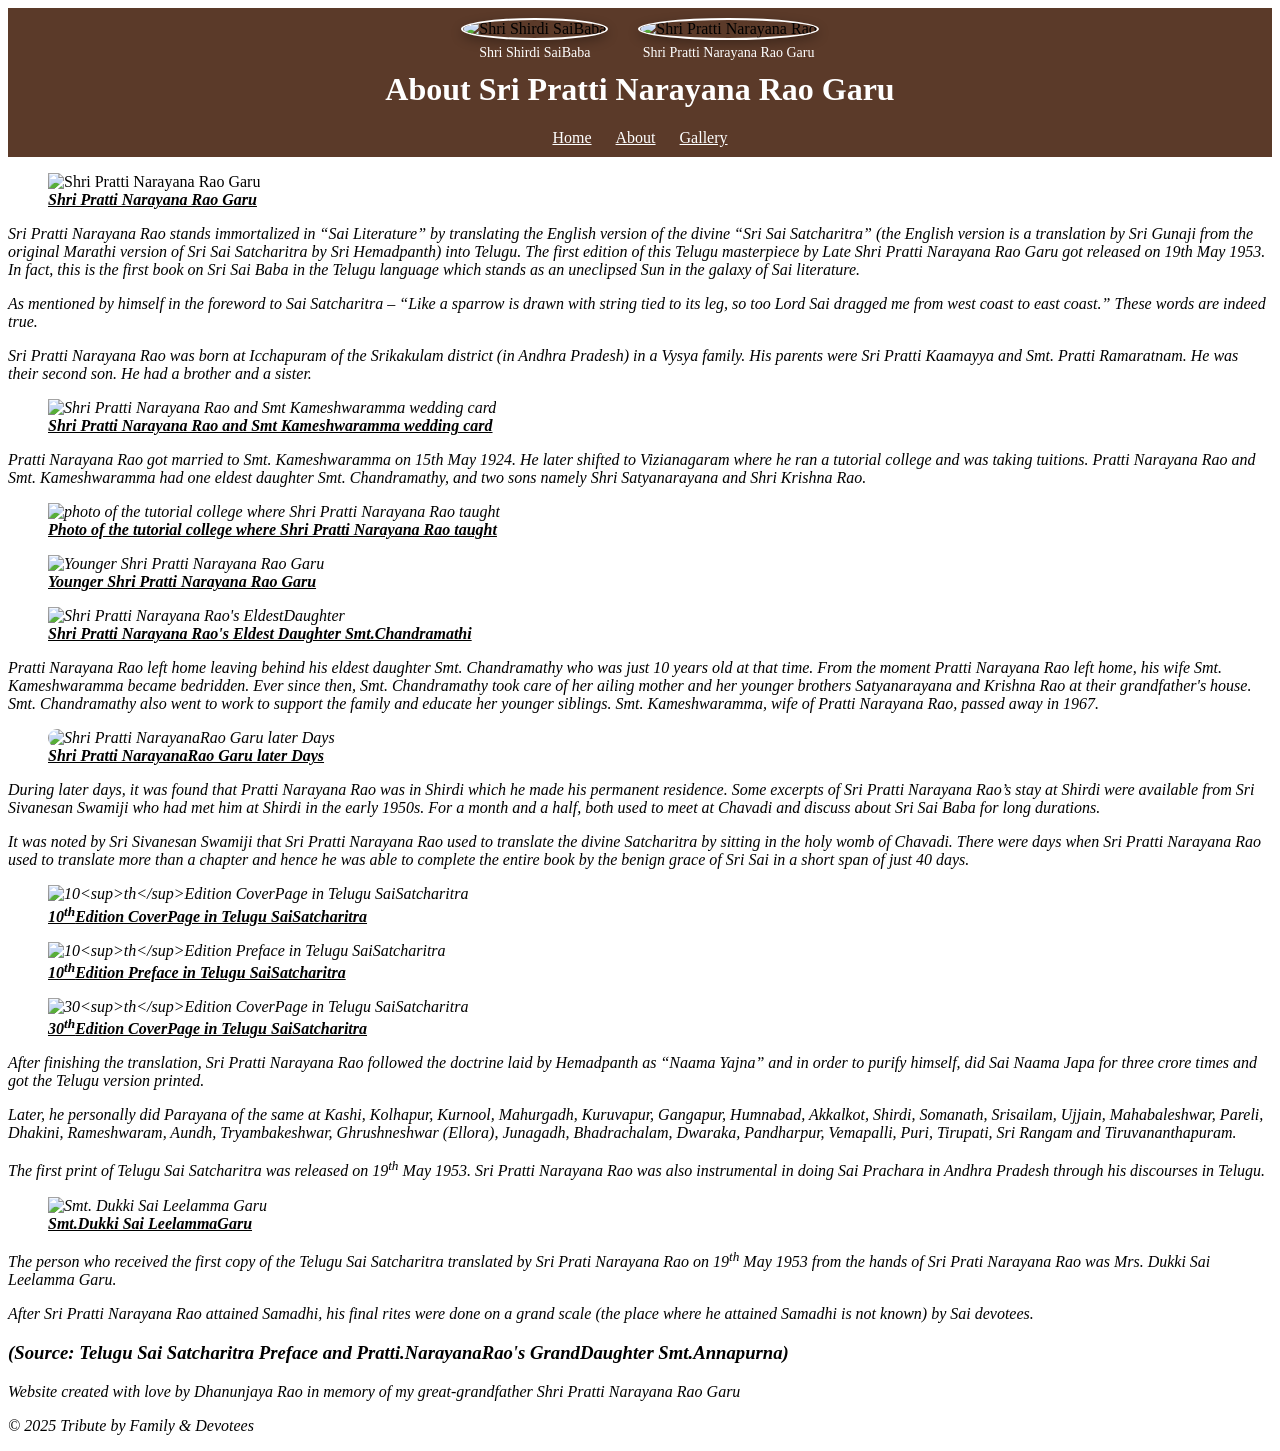
==== about.html @ 7909abf4 "about.html" ====
<!DOCTYPE html>
<html lang="en">
<head>
  <meta charset="UTF-8" />
  <meta name="viewport" content="width=device-width, initial-scale=1.0" />
  <title>About - Sri Pratti Narayana Rao Garu</title>
  <!-- SEO Meta Tags -->
<meta name="title" content="Sri Pratti Narayana Rao Garu – Sai Satcharitra Telugu Translator">
<meta name="description" content="Official tribute website of Sri Pratti Narayana Rao Garu – the first translator of Sri Sai Satcharitra into Telugu. Read his full biography, gallery, and legacy.">
<meta name="keywords" content="About Pratti Narayana Rao Garu,Pratti Narayana Rao Garu,Sri pratti Narayana Rao Garu,Narayana Rao Garu, Pratt Narayana Rao,First Translator,First Telugu Translator,Sri Sai Baba,Sai Baba, Shirdi Sai, Shiridi sai Baba, Sai Satcharitra Telugu, Sai Baba Telugu Book, Shirdi Sai Devotees, Sai literature Telugu">
<meta name="author" content="Family of Pratti Narayana Rao Garu">

<!-- Open Graph for Facebook & WhatsApp -->
<meta property="og:title" content="Sri Pratti Narayana Rao Garu – Sai Satcharitra Telugu Translator">
<meta property="og:description" content="Tribute website to the legendary devotee and translator of Sri Sai Satcharitra.">
<meta property="og:image" content="https://dhanunjaya20.github.io/Shri-Pratti-NarayanaRaoGaru-Website/Images/Shri%20Pratti%20Narayana%20Rao%20Garu.jpg"> <!-- Replace with actual image URL -->
<meta property="og:url" content="https://dhanunjaya20.github.io/Shri-Pratti-NarayanaRaoGaru-Website/">
<meta property="og:type" content="website">

<!-- Twitter Card -->
<meta name="twitter:card" content="summary_large_image">
<meta name="twitter:title" content="Sri Pratti Narayana Rao Garu – Sai Satcharitra Telugu Translator">
<meta name="twitter:description" content="Explore the divine journey of Sri Pratti Narayana Rao Garu and his translation of Sai Satcharitra.">
<meta name="twitter:image" content="https://dhanunjaya20.github.io/Shri-Pratti-NarayanaRaoGaru-Website/Images/Shri%20Pratti%20Narayana%20Rao%20Garu.jpg"> <!-- Replace -->

<!-- Favicon -->
<link rel="icon" href="Images/Shri Pratti Narayana Rao logo photo.jpeg" type="image/jpeg" />
  <!-- Google tag (gtag.js) -->
<script async src="https://www.googletagmanager.com/gtag/js?id=G-1TTZ0DYL4G"></script>
<script>
  window.dataLayer = window.dataLayer || [];
  function gtag(){dataLayer.push(arguments);}
  gtag('js', new Date());

  gtag('config', 'G-1TTZ0DYL4G');
</script> 

<script type="application/ld+json">
{
  "@context": "https://schema.org",
  "@type": "Person",
  "name": "Sri Pratti Narayana Rao Garu",
  "alternateName": ["Pratti Narayana Rao Garu", "Sri Pratti Narayana Rao"],
  "description": "Translator of Sri Sai Satcharitra into Telugu, spiritual figure from Vizianagaram, Andhra Pradesh.",
  "birthPlace": {
    "@type": "Place",
    "name": "Vizianagaram, Andhra Pradesh, India"
  },
  "image": "https://dhanunjaya20.github.io/Shri-Pratti-NarayanaRaoGaru-Website/Images/Shri%20Pratti%20Narayana%20Rao%20Garu.jpg",
  "url": "https://dhanunjaya20.github.io/Shri-Pratti-NarayanaRaoGaru-Website/about.html"
}
</script>

<script type="application/ld+json">
{
  "@context": "https://schema.org",
  "@type": "Person",
  "name": "Sri Pratti Narayana Rao Garu",
  "image": "https://dhanunjaya20.github.io/Shri-Pratti-NarayanaRaoGaru-Website/Images/Shri%20Pratti%20Narayana%20Rao%20Garu.jpg",
  "url": "https://dhanunjaya20.github.io/Shri-Pratti-NarayanaRaoGaru-Website/",
  "sameAs": [
    "https://en.wikipedia.org/wiki/Pratti_Narayana_Rao", 
    "https://www.facebook.com/PrattiNarayanaRaoOfficial"
  ],
  "description": "First translator of Sai Satcharitra into Telugu in 1953 and a revered devotee of Shri Shirdi SaiBaba."
}
</script>
<link rel="canonical" href="https://dhanunjaya20.github.io/Shri-Pratti-NarayanaRaoGaru-Website/about.html">

  <link rel="stylesheet" href="style.css" />
</head>
<body>
<header style="text-align: center; padding: 10px; background-color: #5B3A29;">
  <div style="display: flex; justify-content: center; align-items: center; gap: 30px;">
    <figure style="text-align: center; margin: 0;">
      <img src="Images/Shri Shiridi SaiBaba.jpg" alt="Shri Shirdi SaiBaba" style="width: 80px; height: 80px; border-radius: 50%; border: 2px solid #fff; box-shadow: 0 4px 12px rgba(0,0,0,0.3);">
      <figcaption style="color: white; font-size: 14px; margin-top: 5px;">Shri Shirdi SaiBaba</figcaption>
    </figure>
    <figure style="text-align: center; margin: 0;">
      <img src="Images/Shri Pratti Narayana Rao logo photo.jpeg" alt="Shri Pratti Narayana Rao" style="width: 80px; height: 80px; border-radius: 50%; border: 2px solid #fff; box-shadow: 0 4px 12px rgba(0,0,0,0.3);">
      <figcaption style="color: white; font-size: 14px; margin-top: 5px;">Shri Pratti Narayana Rao Garu</figcaption>
    </figure>
  </div>

  <h1 style="color: white; margin-top: 10px;">About Sri Pratti Narayana Rao Garu</h1>
  <nav>
    <a href="index.html" style="color: white; margin: 0 10px;">Home</a>
    <a href="about.html" style="color: white; margin: 0 10px;">About</a>
    <a href="gallery.html" style="color: white; margin: 0 10px;">Gallery</a>
  </nav>
</header>
 
<main>
    <article class="biography">
      <div class="photo-block">
        <figure>
        <img src="Images/Shri Pratti Narayana Rao Garu.jpg" alt="Shri Pratti Narayana Rao Garu" width="500px" height="500px"  />
        <figcaption><strong><em><u>Shri Pratti Narayana Rao Garu</u></strong></figcaption>
      </figure>
        <p>
        Sri Pratti Narayana Rao stands immortalized in “Sai Literature” by translating the English version of the divine “Sri Sai Satcharitra” (the English version is a translation by Sri Gunaji from the original Marathi version of Sri Sai Satcharitra by Sri Hemadpanth) into Telugu. The first edition of this Telugu masterpiece by Late Shri Pratti Narayana Rao Garu got released on 19th May 1953. In fact, this is the first book on Sri Sai Baba in the Telugu language which stands as an uneclipsed Sun in the galaxy of Sai literature.
        </p>
      <p>
        As mentioned by himself in the foreword to Sai Satcharitra – “Like a sparrow is drawn with string tied to its leg, so too Lord Sai dragged me from west coast to east coast.” These words are indeed true.
      </p>
     </div>
      <p>
        Sri Pratti Narayana Rao was born at Icchapuram of the Srikakulam district (in Andhra Pradesh) in a Vysya family. His parents were Sri Pratti Kaamayya and Smt. Pratti Ramaratnam. He was their second son. He had a brother and a sister.
      </p>
   <div class="photo-block">
           <figure>
        <img src="Images/Shri Pratti Narayana Rao and Smt Kameshwaramma wedding card.jpg" alt="Shri Pratti Narayana Rao and Smt Kameshwaramma wedding card" width="500px"/>
        <figcaption><strong><em><u>Shri Pratti Narayana Rao and Smt Kameshwaramma wedding card</strong></em></u></figcaption>
      </figure>
      <p>
        Pratti Narayana Rao got married to Smt. Kameshwaramma on 15th May 1924. He later shifted to Vizianagaram where he ran a tutorial college and was taking tuitions. Pratti Narayana Rao and Smt. Kameshwaramma had one eldest daughter Smt. Chandramathy, and two sons namely Shri Satyanarayana and Shri Krishna Rao.
      </p>
   </div>
    <div class="photo-row">
           <figure>
        <img src="Images/photo of the tutorial college where Shri Pratti Narayana Rao taught.jpg" alt="photo of the tutorial college where Shri Pratti Narayana Rao taught" />
        <figcaption><strong><em><u>Photo of the tutorial college where Shri Pratti Narayana Rao taught</strong></em></u></figcaption>
      </figure>
        <figure>
        <img src="Images/Younger Shri Pratti Narayana Rao Garu.jpg" alt="Younger Shri Pratti Narayana Rao Garu" style="height: 425px;"/>
        <figcaption><strong><em><u>Younger Shri Pratti Narayana Rao Garu</strong></em></u></figcaption>
      </figure>
        <figure>
        <img src="Images/Shri Pratti Narayana Rao's Eldest Daughter .jpg" alt="Shri Pratti Narayana Rao's EldestDaughter" />
        <figcaption><strong><em><u>Shri Pratti Narayana Rao's Eldest Daughter Smt.Chandramathi </strong></em></u></figcaption>
      </figure> 
    </div>
      <p>
        Pratti Narayana Rao left home leaving behind his eldest daughter Smt. Chandramathy who was just 10 years old at that time. From the moment Pratti Narayana Rao left home, his wife Smt. Kameshwaramma became bedridden. Ever since then, Smt. Chandramathy took care of her ailing mother and her younger brothers Satyanarayana and Krishna Rao at their grandfather's house. Smt. Chandramathy also went to work to support the family and educate her younger siblings. Smt. Kameshwaramma, wife of Pratti Narayana Rao, passed away in 1967.
      </p>
   <div class="photo-block">
       <figure>
        <img src="Images/Shri Pratti Narayana Rao logo photo.jpeg" alt="Shri Pratti NarayanaRao Garu later Days" style="width: 250px; height: 250px; border-radius: 10px;"/>
        <figcaption><strong><em><u>Shri Pratti NarayanaRao Garu later Days</strong></em></u></figcaption>
      </figure> 
      <p>
        During later days, it was found that Pratti Narayana Rao was in Shirdi which he made his permanent residence. Some excerpts of Sri Pratti Narayana Rao’s stay at Shirdi were available from Sri Sivanesan Swamiji who had met him at Shirdi in the early 1950s. For a month and a half, both used to meet at Chavadi and discuss about Sri Sai Baba for long durations.
      </p>
      <p>
        It was noted by Sri Sivanesan Swamiji that Sri Pratti Narayana Rao used to translate the divine Satcharitra by sitting in the holy womb of Chavadi. There were days when Sri Pratti Narayana Rao used to translate more than a chapter and hence he was able to complete the entire book by the benign grace of Sri Sai in a short span of just 40 days.
      </p>
</div>
  <div class="photo-row">
          <figure>
        <img src="Images/10th edition coverpage.jpg" alt="10<sup>th</sup>Edition CoverPage in Telugu SaiSatcharitra" />
        <figcaption><strong><em><u>10<sup>th</sup>Edition CoverPage in Telugu SaiSatcharitra</strong></em></u></figcaption>
      </figure>
        <figure>
        <img src="Images/10th edition preface.jpg" alt="10<sup>th</sup>Edition Preface in Telugu SaiSatcharitra" style="height: 520px;"/>
        <figcaption><strong><em><u>10<sup>th</sup>Edition Preface in Telugu SaiSatcharitra</strong></em></u></figcaption>
      </figure>
        <figure>
        <img src="Images/20th edition coverpage.jpg" alt="30<sup>th</sup>Edition CoverPage in Telugu SaiSatcharitra" style="height: 520px;" />
        <figcaption><strong><em><u>30<sup>th</sup>Edition CoverPage in Telugu SaiSatcharitra</strong></em></u></figcaption>
      </figure>
  </div>
      <p>
        After finishing the translation, Sri Pratti Narayana Rao followed the doctrine laid by Hemadpanth as “Naama Yajna” and in order to purify himself, did Sai Naama Japa for three crore times and got the Telugu version printed.
      </p>
      <p>
        Later, he personally did Parayana of the same at Kashi, Kolhapur, Kurnool, Mahurgadh, Kuruvapur, Gangapur, Humnabad, Akkalkot, Shirdi, Somanath, Srisailam, Ujjain, Mahabaleshwar, Pareli, Dhakini, Rameshwaram, Aundh, Tryambakeshwar, Ghrushneshwar (Ellora), Junagadh, Bhadrachalam, Dwaraka, Pandharpur, Vemapalli, Puri, Tirupati, Sri Rangam and Tiruvananthapuram.
      </p>
      <p>
        The first print of Telugu Sai Satcharitra was released on 19<sup>th</sup> May 1953. Sri Pratti Narayana Rao was also instrumental in doing Sai Prachara in Andhra Pradesh through his discourses in Telugu.
      </p>
      <div class="photo-block">
      <figure>
        <img src="Images/Smt.Dukki SaiLeelamma garu.jpg" alt="Smt. Dukki Sai Leelamma Garu"/>
        <figcaption><strong><em><u>Smt.Dukki Sai LeelammaGaru </strong></em></u></figcaption>
      </figure> 
       <p>The person who received the first copy of the Telugu Sai Satcharitra translated by Sri Prati Narayana Rao on 19<sup>th</sup> May 1953 from the hands of Sri Prati Narayana Rao was Mrs. Dukki Sai Leelamma Garu.</p> 
      <p>
        After Sri Pratti Narayana Rao attained Samadhi, his final rites were done on a grand scale (the place where he attained Samadhi is not known) by Sai devotees.
      </p>
</div>
    </article>
  </main>

  <footer>
     <h3>(Source: Telugu Sai Satcharitra Preface and Pratti.NarayanaRao's GrandDaughter Smt.Annapurna)</h3>
         <p class="footer-credit">
  Website created with love by Dhanunjaya Rao in memory of my great-grandfather Shri Pratti Narayana Rao Garu
</p>
    <p>&copy; 2025 Tribute by Family & Devotees</p>
  </footer>
</body>
</html>
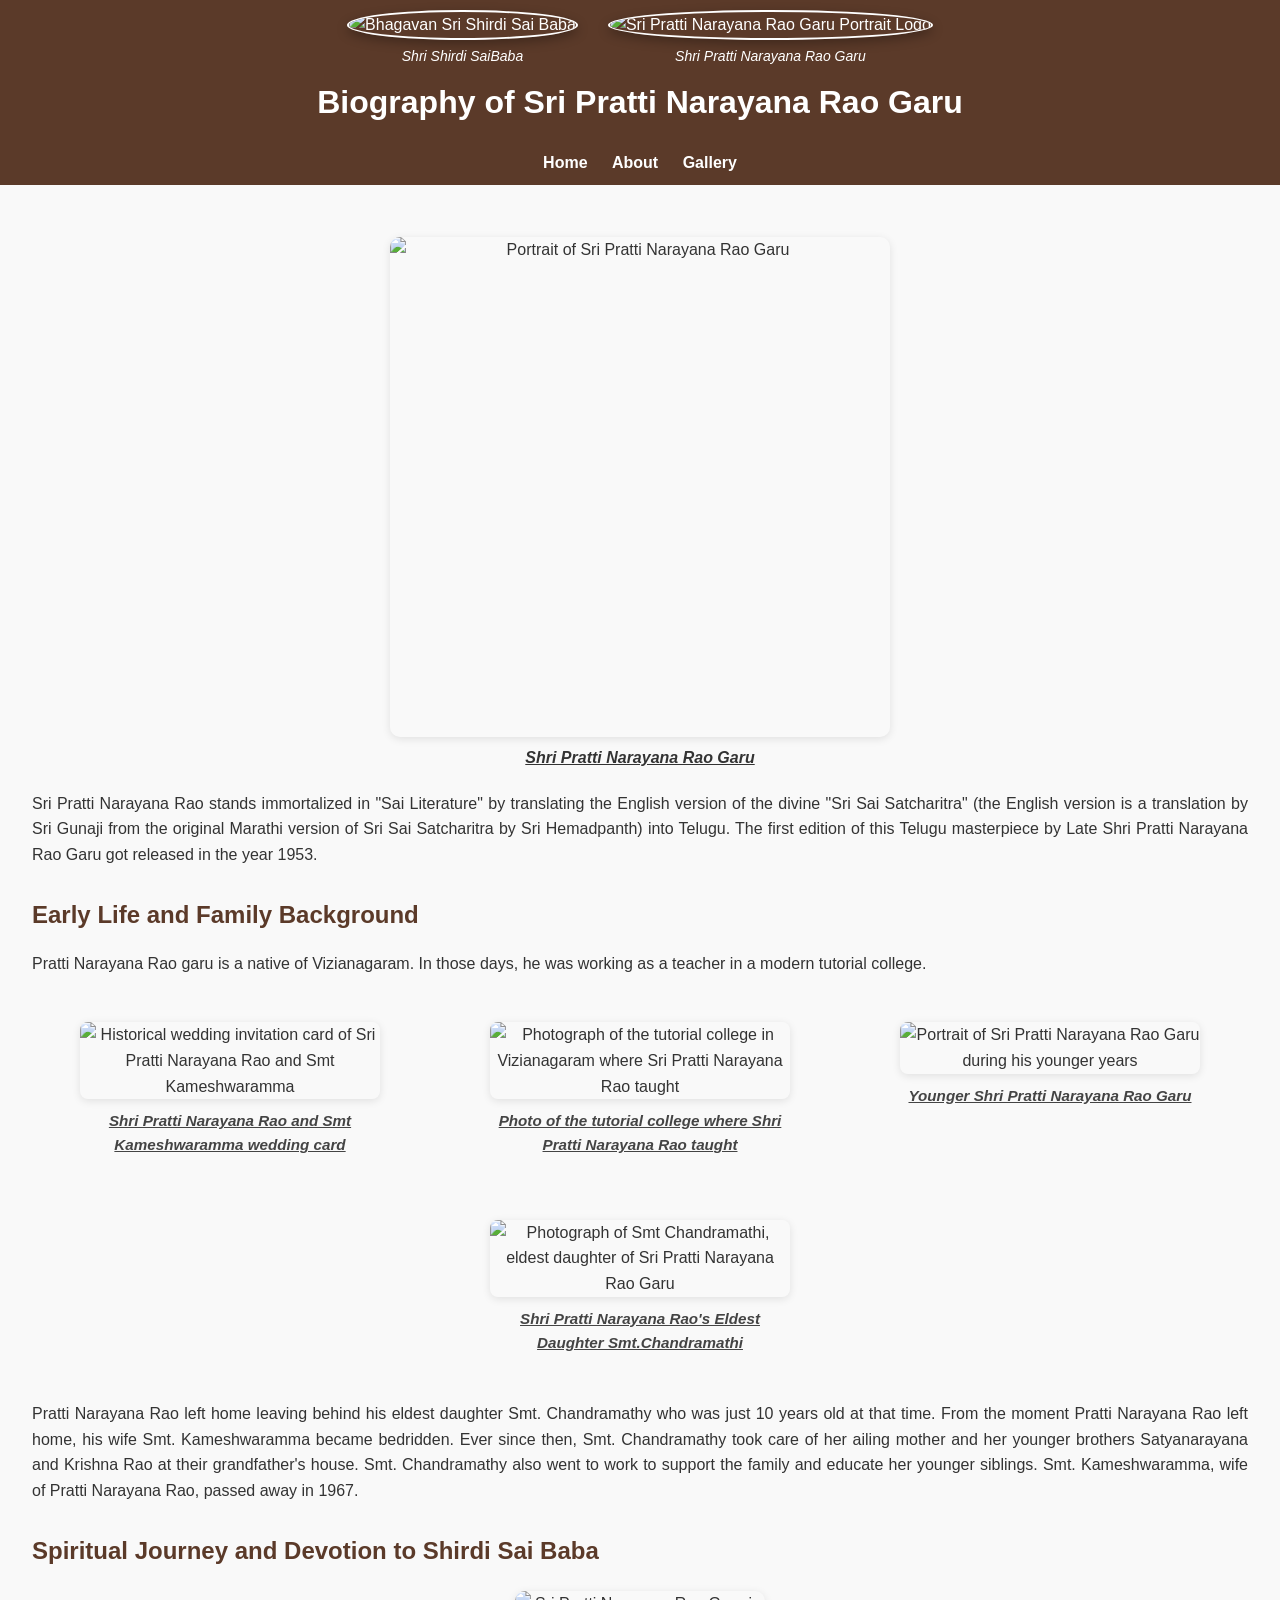
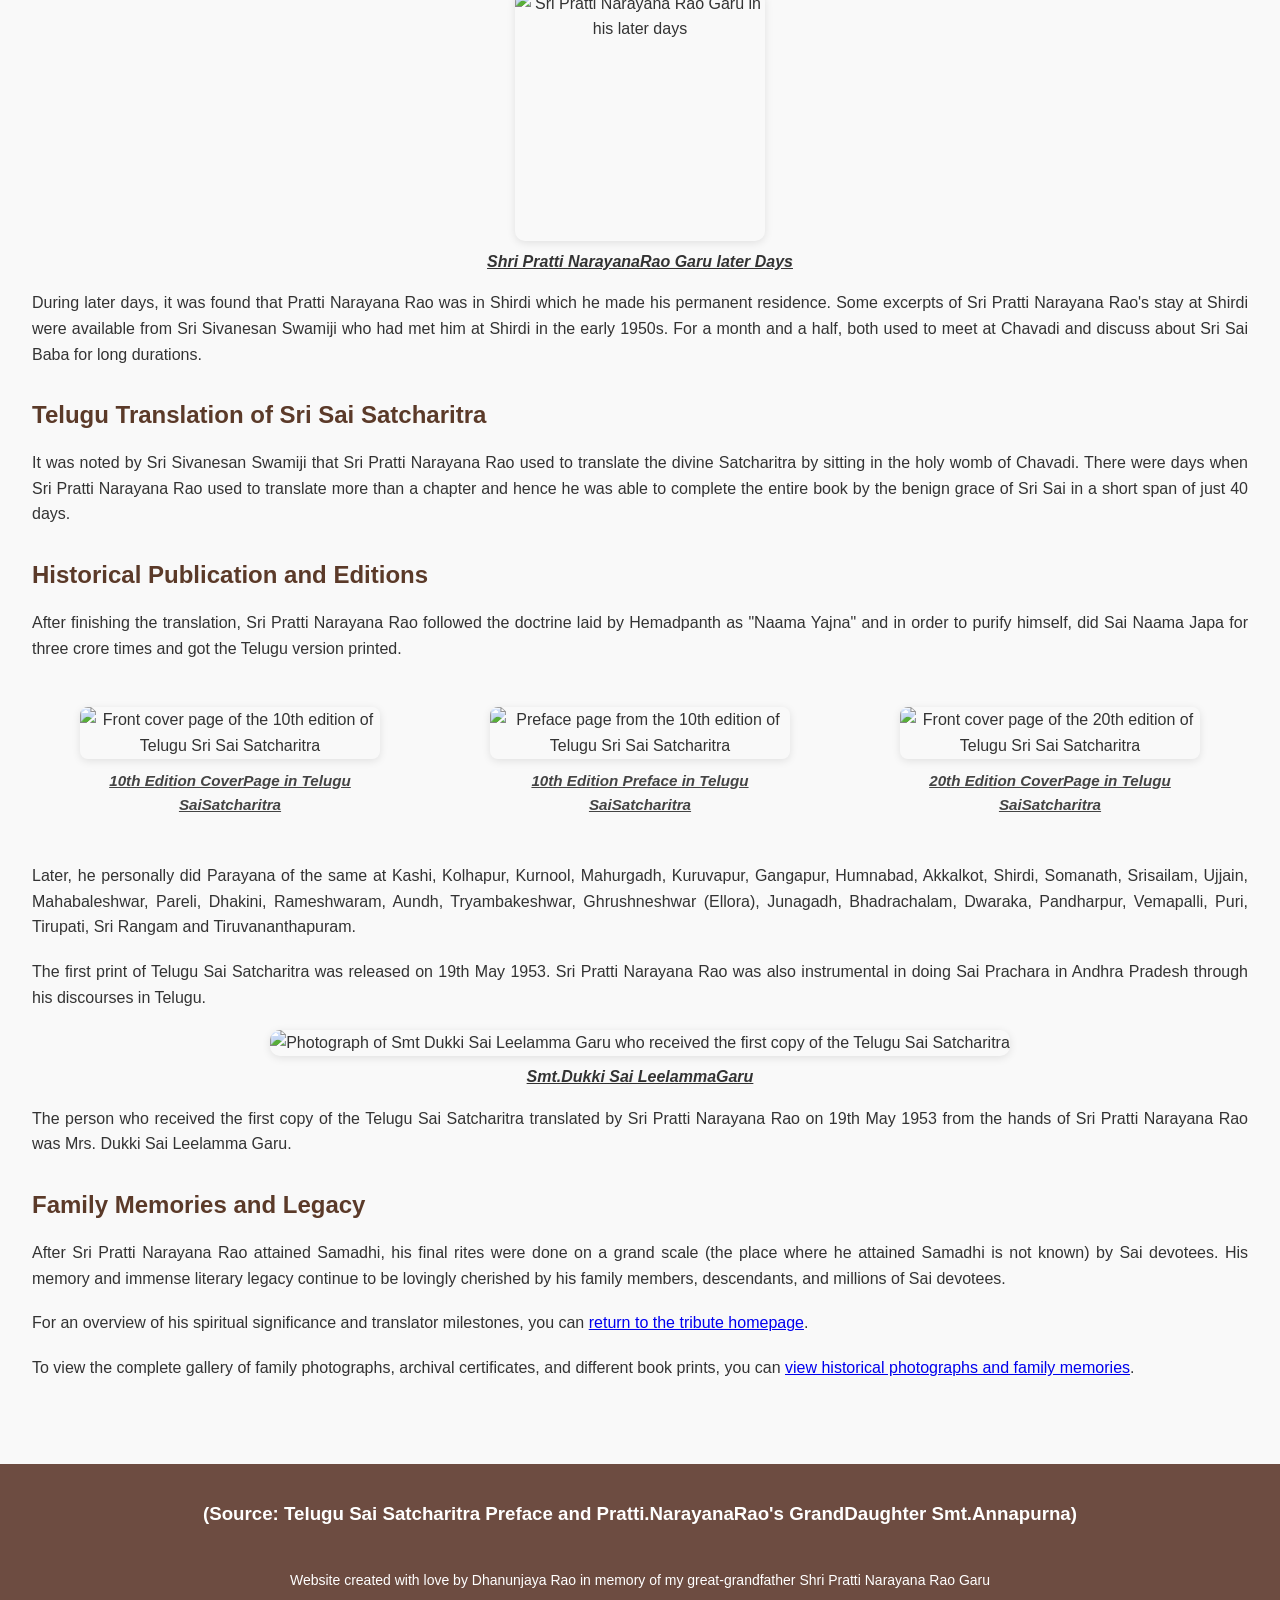
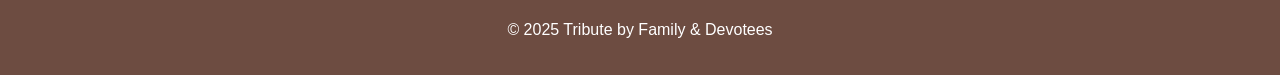
==== commit 243f43ee: "SEO optimization: semantic headings, keyword strategy, image SEO, internal linking, and analytics fi" ====
--- a/about.html
+++ b/about.html
@@ -3,199 +3,227 @@
 <head>
   <meta charset="UTF-8" />
   <meta name="viewport" content="width=device-width, initial-scale=1.0" />
-  <title>About - Sri Pratti Narayana Rao Garu</title>
-  <!-- SEO Meta Tags -->
-<meta name="title" content="Sri Pratti Narayana Rao Garu – Sai Satcharitra Telugu Translator">
-<meta name="description" content="Official tribute website of Sri Pratti Narayana Rao Garu – the first translator of Sri Sai Satcharitra into Telugu. Read his full biography, gallery, and legacy.">
-<meta name="keywords" content="About Pratti Narayana Rao Garu,Pratti Narayana Rao Garu,Sri pratti Narayana Rao Garu,Narayana Rao Garu, Pratt Narayana Rao,First Translator,First Telugu Translator,Sri Sai Baba,Sai Baba, Shirdi Sai, Shiridi sai Baba, Sai Satcharitra Telugu, Sai Baba Telugu Book, Shirdi Sai Devotees, Sai literature Telugu">
-<meta name="author" content="Family of Pratti Narayana Rao Garu">
-
-<!-- Open Graph for Facebook & WhatsApp -->
-<meta property="og:title" content="Sri Pratti Narayana Rao Garu – Sai Satcharitra Telugu Translator">
-<meta property="og:description" content="Tribute website to the legendary devotee and translator of Sri Sai Satcharitra.">
-<meta property="og:image" content="https://dhanunjaya20.github.io/Shri-Pratti-NarayanaRaoGaru-Website/Images/Shri%20Pratti%20Narayana%20Rao%20Garu.jpg"> <!-- Replace with actual image URL -->
-<meta property="og:url" content="https://dhanunjaya20.github.io/Shri-Pratti-NarayanaRaoGaru-Website/">
-<meta property="og:type" content="website">
-
-<!-- Twitter Card -->
-<meta name="twitter:card" content="summary_large_image">
-<meta name="twitter:title" content="Sri Pratti Narayana Rao Garu – Sai Satcharitra Telugu Translator">
-<meta name="twitter:description" content="Explore the divine journey of Sri Pratti Narayana Rao Garu and his translation of Sai Satcharitra.">
-<meta name="twitter:image" content="https://dhanunjaya20.github.io/Shri-Pratti-NarayanaRaoGaru-Website/Images/Shri%20Pratti%20Narayana%20Rao%20Garu.jpg"> <!-- Replace -->
-
-<!-- Favicon -->
-<link rel="icon" href="Images/Shri Pratti Narayana Rao logo photo.jpeg" type="image/jpeg" />
-  <!-- Google tag (gtag.js) -->
-<script async src="https://www.googletagmanager.com/gtag/js?id=G-1TTZ0DYL4G"></script>
-<script>
-  window.dataLayer = window.dataLayer || [];
-  function gtag(){dataLayer.push(arguments);}
-  gtag('js', new Date());
-
-  gtag('config', 'G-1TTZ0DYL4G');
-</script> 
-
-<script type="application/ld+json">
-{
-  "@context": "https://schema.org",
-  "@type": "Person",
-  "name": "Sri Pratti Narayana Rao Garu",
-  "alternateName": ["Pratti Narayana Rao Garu", "Sri Pratti Narayana Rao"],
-  "description": "Translator of Sri Sai Satcharitra into Telugu, spiritual figure from Vizianagaram, Andhra Pradesh.",
-  "birthPlace": {
-    "@type": "Place",
-    "name": "Vizianagaram, Andhra Pradesh, India"
-  },
-  "image": "https://dhanunjaya20.github.io/Shri-Pratti-NarayanaRaoGaru-Website/Images/Shri%20Pratti%20Narayana%20Rao%20Garu.jpg",
-  "url": "https://dhanunjaya20.github.io/Shri-Pratti-NarayanaRaoGaru-Website/about.html"
-}
-</script>
-
-<script type="application/ld+json">
-{
-  "@context": "https://schema.org",
-  "@type": "Person",
-  "name": "Sri Pratti Narayana Rao Garu",
-  "image": "https://dhanunjaya20.github.io/Shri-Pratti-NarayanaRaoGaru-Website/Images/Shri%20Pratti%20Narayana%20Rao%20Garu.jpg",
-  "url": "https://dhanunjaya20.github.io/Shri-Pratti-NarayanaRaoGaru-Website/",
-  "sameAs": [
-    "https://en.wikipedia.org/wiki/Pratti_Narayana_Rao", 
-    "https://www.facebook.com/PrattiNarayanaRaoOfficial"
-  ],
-  "description": "First translator of Sai Satcharitra into Telugu in 1953 and a revered devotee of Shri Shirdi SaiBaba."
-}
-</script>
-<link rel="canonical" href="https://dhanunjaya20.github.io/Shri-Pratti-NarayanaRaoGaru-Website/about.html">
-
+
+  <!-- SEO Title and Description -->
+  <title>Sri Pratti Narayana Rao Garu Biography | Life History</title>
+  <meta name="title" content="Sri Pratti Narayana Rao Garu Biography | Life History" />
+  <meta name="description" content="Read the biography of Sri Pratti Narayana Rao Garu, including his early life, family history and contribution to the Telugu Sri Sai Satcharitra." />
+  <meta name="keywords" content="Sri Pratti Narayana Rao Garu biography, Pratti Narayana Rao biography, Pratti Narayana Rao life history, Pratti Narayana Rao family history, Telugu Sai Satcharitra translator, History of Telugu Sai Satcharitra translation" />
+  <meta name="author" content="Family of Pratti Narayana Rao Garu" />
+
+  <!-- Canonical URL -->
+  <link rel="canonical" href="https://dhanunjaya-rao-kadimisetty.github.io/Shri-Pratti-NarayanaRaoGaru-Website/about.html" />
+
+  <!-- Open Graph / Facebook / WhatsApp -->
+  <meta property="og:title" content="Sri Pratti Narayana Rao Garu Biography | Life History" />
+  <meta property="og:description" content="Read the biography of Sri Pratti Narayana Rao Garu, including his early life, family history and contribution to the Telugu Sri Sai Satcharitra." />
+  <meta property="og:image" content="https://dhanunjaya-rao-kadimisetty.github.io/Shri-Pratti-NarayanaRaoGaru-Website/Images/Shri%20Pratti%20Narayana%20Rao%20Garu.jpg" />
+  <meta property="og:image:alt" content="Portrait of Sri Pratti Narayana Rao Garu" />
+  <meta property="og:url" content="https://dhanunjaya-rao-kadimisetty.github.io/Shri-Pratti-NarayanaRaoGaru-Website/about.html" />
+  <meta property="og:type" content="website" />
+  <meta property="og:site_name" content="Sri Pratti Narayana Rao Garu - Tribute" />
+
+  <!-- Twitter Card -->
+  <meta name="twitter:card" content="summary_large_image" />
+  <meta name="twitter:title" content="Sri Pratti Narayana Rao Garu Biography | Life History" />
+  <meta name="twitter:description" content="Read the biography of Sri Pratti Narayana Rao Garu, including his early life, family history and contribution to the Telugu Sri Sai Satcharitra." />
+  <meta name="twitter:image" content="https://dhanunjaya-rao-kadimisetty.github.io/Shri-Pratti-NarayanaRaoGaru-Website/Images/Shri%20Pratti%20Narayana%20Rao%20Garu.jpg" />
+  <meta name="twitter:image:alt" content="Portrait of Sri Pratti Narayana Rao Garu" />
+
+  <!-- Favicon -->
+  <link rel="icon" href="Images/Shri Pratti Narayana Rao logo photo.jpeg" type="image/jpeg" />
+
+  <!-- Google Analytics -->
+  <script async src="https://www.googletagmanager.com/gtag/js?id=G-1TTZ0DYL4G"></script>
+  <script>
+    window.dataLayer = window.dataLayer || [];
+    function gtag() {
+      dataLayer.push(arguments);
+    }
+    gtag('js', new Date());
+    gtag('config', 'G-1TTZ0DYL4G');
+  </script>
+
+  <!-- Ahrefs Analytics: Preserved actual configured key -->
+  <script src="https://analytics.ahrefs.com/analytics.js" data-key="n9o1c0vkE2bGeIevBBHKIA" async></script>
+
+  <!-- Structured Data: AboutPage and Person -->
+  <script type="application/ld+json">
+  {
+    "@context": "https://schema.org",
+    "@graph": [
+      {
+        "@type": "AboutPage",
+        "@id": "https://dhanunjaya-rao-kadimisetty.github.io/Shri-Pratti-NarayanaRaoGaru-Website/about.html#webpage",
+        "url": "https://dhanunjaya-rao-kadimisetty.github.io/Shri-Pratti-NarayanaRaoGaru-Website/about.html",
+        "name": "Biography of Sri Pratti Narayana Rao Garu",
+        "description": "Read the biography of Sri Pratti Narayana Rao Garu, including his early life, family history and contribution to the Telugu Sri Sai Satcharitra.",
+        "inLanguage": "en",
+        "isPartOf": {
+          "@id": "https://dhanunjaya-rao-kadimisetty.github.io/Shri-Pratti-NarayanaRaoGaru-Website/#website"
+        },
+        "about": {
+          "@id": "https://dhanunjaya-rao-kadimisetty.github.io/Shri-Pratti-NarayanaRaoGaru-Website/#person"
+        },
+        "mainEntity": {
+          "@id": "https://dhanunjaya-rao-kadimisetty.github.io/Shri-Pratti-NarayanaRaoGaru-Website/#person"
+        }
+      },
+      {
+        "@type": "Person",
+        "@id": "https://dhanunjaya-rao-kadimisetty.github.io/Shri-Pratti-NarayanaRaoGaru-Website/#person",
+        "name": "Sri Pratti Narayana Rao Garu",
+        "alternateName": [
+          "Pratti Narayana Rao",
+          "Pratti Narayana Rao Garu",
+          "Sri Pratti Narayana Rao"
+        ],
+        "description": "Translator of Sri Sai Satcharitra into Telugu and a devotee of Shri Shirdi Sai Baba.",
+        "image": "https://dhanunjaya-rao-kadimisetty.github.io/Shri-Pratti-NarayanaRaoGaru-Website/Images/Shri%20Pratti%20Narayana%20Rao%20Garu.jpg",
+        "url": "https://dhanunjaya-rao-kadimisetty.github.io/Shri-Pratti-NarayanaRaoGaru-Website/about.html"
+      }
+    ]
+  }
+  </script>
+
+  <!-- Stylesheet -->
   <link rel="stylesheet" href="style.css" />
 </head>
+
 <body>
 <header style="text-align: center; padding: 10px; background-color: #5B3A29;">
   <div style="display: flex; justify-content: center; align-items: center; gap: 30px;">
     <figure style="text-align: center; margin: 0;">
-      <img src="Images/Shri Shiridi SaiBaba.jpg" alt="Shri Shirdi SaiBaba" style="width: 80px; height: 80px; border-radius: 50%; border: 2px solid #fff; box-shadow: 0 4px 12px rgba(0,0,0,0.3);">
+      <img src="Images/Shri Shiridi SaiBaba.jpg" alt="Bhagavan Sri Shirdi Sai Baba" style="width: 80px; height: 80px; border-radius: 50%; border: 2px solid #fff; box-shadow: 0 4px 12px rgba(0,0,0,0.3);">
       <figcaption style="color: white; font-size: 14px; margin-top: 5px;">Shri Shirdi SaiBaba</figcaption>
     </figure>
     <figure style="text-align: center; margin: 0;">
-      <img src="Images/Shri Pratti Narayana Rao logo photo.jpeg" alt="Shri Pratti Narayana Rao" style="width: 80px; height: 80px; border-radius: 50%; border: 2px solid #fff; box-shadow: 0 4px 12px rgba(0,0,0,0.3);">
+      <img src="Images/Shri Pratti Narayana Rao logo photo.jpeg" alt="Sri Pratti Narayana Rao Garu Portrait Logo" style="width: 80px; height: 80px; border-radius: 50%; border: 2px solid #fff; box-shadow: 0 4px 12px rgba(0,0,0,0.3);">
       <figcaption style="color: white; font-size: 14px; margin-top: 5px;">Shri Pratti Narayana Rao Garu</figcaption>
     </figure>
   </div>
 
-  <h1 style="color: white; margin-top: 10px;">About Sri Pratti Narayana Rao Garu</h1>
+  <h1 style="color: white; margin-top: 10px;">Biography of Sri Pratti Narayana Rao Garu</h1>
   <nav>
-    <a href="index.html" style="color: white; margin: 0 10px;">Home</a>
+    <a href="./" style="color: white; margin: 0 10px;">Home</a>
     <a href="about.html" style="color: white; margin: 0 10px;">About</a>
     <a href="gallery.html" style="color: white; margin: 0 10px;">Gallery</a>
   </nav>
 </header>
- 
-<main>
+
+  <main>
     <article class="biography">
       <div class="photo-block">
         <figure>
-        <img src="Images/Shri Pratti Narayana Rao Garu.jpg" alt="Shri Pratti Narayana Rao Garu" width="500px" height="500px"  />
-        <figcaption><strong><em><u>Shri Pratti Narayana Rao Garu</u></strong></figcaption>
-      </figure>
+          <img src="Images/Shri Pratti Narayana Rao Garu.jpg" alt="Portrait of Sri Pratti Narayana Rao Garu" width="500" height="500"/>
+          <figcaption><strong><em><u>Shri Pratti Narayana Rao Garu</u></em></strong></figcaption>
+        </figure>
+      </div>
+
+      <p>
+        Sri Pratti Narayana Rao stands immortalized in "Sai Literature" by translating the English version of the divine "Sri Sai Satcharitra" (the English version is a translation by Sri Gunaji from the original Marathi version of Sri Sai Satcharitra by Sri Hemadpanth) into Telugu. The first edition of this Telugu masterpiece by Late Shri Pratti Narayana Rao Garu got released in the year 1953.
+      </p>
+
+      <h2>Early Life and Family Background</h2>
+      <p>
+        Pratti Narayana Rao garu is a native of Vizianagaram. In those days, he was working as a teacher in a modern tutorial college.
+      </p>
+
+      <div class="photo-row">
+        <figure>
+          <img src="Images/Shri Pratti Narayana Rao and Smt Kameshwaramma wedding card.jpg" alt="Historical wedding invitation card of Sri Pratti Narayana Rao and Smt Kameshwaramma" width="500" loading="lazy" />
+          <figcaption><strong><em><u>Shri Pratti Narayana Rao and Smt Kameshwaramma wedding card</u></em></strong></figcaption>
+        </figure>
+        <figure>
+          <img src="Images/photo of the tutorial college where Shri Pratti Narayana Rao taught.jpg" alt="Photograph of the tutorial college in Vizianagaram where Sri Pratti Narayana Rao taught" loading="lazy" />
+          <figcaption><strong><em><u>Photo of the tutorial college where Shri Pratti Narayana Rao taught</u></em></strong></figcaption>
+        </figure>
+        <figure>
+          <img src="Images/Younger Shri Pratti Narayana Rao Garu.jpg" alt="Portrait of Sri Pratti Narayana Rao Garu during his younger years" loading="lazy" />
+          <figcaption><strong><em><u>Younger Shri Pratti Narayana Rao Garu</u></em></strong></figcaption>
+        </figure>
+        <figure>
+          <img src="Images/Shri Pratti Narayana Rao's Eldest Daughter .jpg" alt="Photograph of Smt Chandramathi, eldest daughter of Sri Pratti Narayana Rao Garu" loading="lazy" />
+          <figcaption><strong><em><u>Shri Pratti Narayana Rao's Eldest Daughter Smt.Chandramathi</u></em></strong></figcaption>
+        </figure> 
+      </div>
+
+      <p>
+        Pratti Narayana Rao left home leaving behind his eldest daughter Smt. Chandramathy who was just 10 years old at that time. From the moment Pratti Narayana Rao left home, his wife Smt. Kameshwaramma became bedridden. Ever since then, Smt. Chandramathy took care of her ailing mother and her younger brothers Satyanarayana and Krishna Rao at their grandfather's house. Smt. Chandramathy also went to work to support the family and educate her younger siblings. Smt. Kameshwaramma, wife of Pratti Narayana Rao, passed away in 1967.
+      </p>
+
+      <h2>Spiritual Journey and Devotion to Shirdi Sai Baba</h2>
+      <div class="photo-block">
+        <figure>
+          <img src="Images/Shri Pratti Narayana Rao logo photo.jpeg" alt="Sri Pratti Narayana Rao Garu in his later days" style="width: 250px; height: 250px; border-radius: 10px;" loading="lazy" />
+          <figcaption><strong><em><u>Shri Pratti NarayanaRao Garu later Days</u></em></strong></figcaption>
+        </figure> 
         <p>
-        Sri Pratti Narayana Rao stands immortalized in “Sai Literature” by translating the English version of the divine “Sri Sai Satcharitra” (the English version is a translation by Sri Gunaji from the original Marathi version of Sri Sai Satcharitra by Sri Hemadpanth) into Telugu. The first edition of this Telugu masterpiece by Late Shri Pratti Narayana Rao Garu got released on 19th May 1953. In fact, this is the first book on Sri Sai Baba in the Telugu language which stands as an uneclipsed Sun in the galaxy of Sai literature.
+          During later days, it was found that Pratti Narayana Rao was in Shirdi which he made his permanent residence. Some excerpts of Sri Pratti Narayana Rao's stay at Shirdi were available from Sri Sivanesan Swamiji who had met him at Shirdi in the early 1950s. For a month and a half, both used to meet at Chavadi and discuss about Sri Sai Baba for long durations.
         </p>
-      <p>
-        As mentioned by himself in the foreword to Sai Satcharitra – “Like a sparrow is drawn with string tied to its leg, so too Lord Sai dragged me from west coast to east coast.” These words are indeed true.
-      </p>
-     </div>
-      <p>
-        Sri Pratti Narayana Rao was born at Icchapuram of the Srikakulam district (in Andhra Pradesh) in a Vysya family. His parents were Sri Pratti Kaamayya and Smt. Pratti Ramaratnam. He was their second son. He had a brother and a sister.
-      </p>
-   <div class="photo-block">
-           <figure>
-        <img src="Images/Shri Pratti Narayana Rao and Smt Kameshwaramma wedding card.jpg" alt="Shri Pratti Narayana Rao and Smt Kameshwaramma wedding card" width="500px"/>
-        <figcaption><strong><em><u>Shri Pratti Narayana Rao and Smt Kameshwaramma wedding card</strong></em></u></figcaption>
-      </figure>
-      <p>
-        Pratti Narayana Rao got married to Smt. Kameshwaramma on 15th May 1924. He later shifted to Vizianagaram where he ran a tutorial college and was taking tuitions. Pratti Narayana Rao and Smt. Kameshwaramma had one eldest daughter Smt. Chandramathy, and two sons namely Shri Satyanarayana and Shri Krishna Rao.
-      </p>
-   </div>
-    <div class="photo-row">
-           <figure>
-        <img src="Images/photo of the tutorial college where Shri Pratti Narayana Rao taught.jpg" alt="photo of the tutorial college where Shri Pratti Narayana Rao taught" />
-        <figcaption><strong><em><u>Photo of the tutorial college where Shri Pratti Narayana Rao taught</strong></em></u></figcaption>
-      </figure>
-        <figure>
-        <img src="Images/Younger Shri Pratti Narayana Rao Garu.jpg" alt="Younger Shri Pratti Narayana Rao Garu" style="height: 425px;"/>
-        <figcaption><strong><em><u>Younger Shri Pratti Narayana Rao Garu</strong></em></u></figcaption>
-      </figure>
-        <figure>
-        <img src="Images/Shri Pratti Narayana Rao's Eldest Daughter .jpg" alt="Shri Pratti Narayana Rao's EldestDaughter" />
-        <figcaption><strong><em><u>Shri Pratti Narayana Rao's Eldest Daughter Smt.Chandramathi </strong></em></u></figcaption>
-      </figure> 
-    </div>
-      <p>
-        Pratti Narayana Rao left home leaving behind his eldest daughter Smt. Chandramathy who was just 10 years old at that time. From the moment Pratti Narayana Rao left home, his wife Smt. Kameshwaramma became bedridden. Ever since then, Smt. Chandramathy took care of her ailing mother and her younger brothers Satyanarayana and Krishna Rao at their grandfather's house. Smt. Chandramathy also went to work to support the family and educate her younger siblings. Smt. Kameshwaramma, wife of Pratti Narayana Rao, passed away in 1967.
-      </p>
-   <div class="photo-block">
-       <figure>
-        <img src="Images/Shri Pratti Narayana Rao logo photo.jpeg" alt="Shri Pratti NarayanaRao Garu later Days" style="width: 250px; height: 250px; border-radius: 10px;"/>
-        <figcaption><strong><em><u>Shri Pratti NarayanaRao Garu later Days</strong></em></u></figcaption>
-      </figure> 
-      <p>
-        During later days, it was found that Pratti Narayana Rao was in Shirdi which he made his permanent residence. Some excerpts of Sri Pratti Narayana Rao’s stay at Shirdi were available from Sri Sivanesan Swamiji who had met him at Shirdi in the early 1950s. For a month and a half, both used to meet at Chavadi and discuss about Sri Sai Baba for long durations.
-      </p>
+      </div>
+
+      <h2>Telugu Translation of Sri Sai Satcharitra</h2>
       <p>
         It was noted by Sri Sivanesan Swamiji that Sri Pratti Narayana Rao used to translate the divine Satcharitra by sitting in the holy womb of Chavadi. There were days when Sri Pratti Narayana Rao used to translate more than a chapter and hence he was able to complete the entire book by the benign grace of Sri Sai in a short span of just 40 days.
       </p>
-</div>
-  <div class="photo-row">
-          <figure>
-        <img src="Images/10th edition coverpage.jpg" alt="10<sup>th</sup>Edition CoverPage in Telugu SaiSatcharitra" />
-        <figcaption><strong><em><u>10<sup>th</sup>Edition CoverPage in Telugu SaiSatcharitra</strong></em></u></figcaption>
-      </figure>
-        <figure>
-        <img src="Images/10th edition preface.jpg" alt="10<sup>th</sup>Edition Preface in Telugu SaiSatcharitra" style="height: 520px;"/>
-        <figcaption><strong><em><u>10<sup>th</sup>Edition Preface in Telugu SaiSatcharitra</strong></em></u></figcaption>
-      </figure>
-        <figure>
-        <img src="Images/20th edition coverpage.jpg" alt="30<sup>th</sup>Edition CoverPage in Telugu SaiSatcharitra" style="height: 520px;" />
-        <figcaption><strong><em><u>30<sup>th</sup>Edition CoverPage in Telugu SaiSatcharitra</strong></em></u></figcaption>
-      </figure>
-  </div>
-      <p>
-        After finishing the translation, Sri Pratti Narayana Rao followed the doctrine laid by Hemadpanth as “Naama Yajna” and in order to purify himself, did Sai Naama Japa for three crore times and got the Telugu version printed.
-      </p>
+
+      <h2>Historical Publication and Editions</h2>
+      <p>
+        After finishing the translation, Sri Pratti Narayana Rao followed the doctrine laid by Hemadpanth as "Naama Yajna" and in order to purify himself, did Sai Naama Japa for three crore times and got the Telugu version printed.
+      </p>
+
+      <div class="photo-row">
+        <figure>
+          <img src="Images/10th edition coverpage.jpg" alt="Front cover page of the 10th edition of Telugu Sri Sai Satcharitra" loading="lazy" />
+          <figcaption><strong><em><u>10th Edition CoverPage in Telugu SaiSatcharitra</u></em></strong></figcaption>
+        </figure>
+        <figure>
+          <img src="Images/10th edition preface.jpg" alt="Preface page from the 10th edition of Telugu Sri Sai Satcharitra" style="height: 520px;" loading="lazy" />
+          <figcaption><strong><em><u>10th Edition Preface in Telugu SaiSatcharitra</u></em></strong></figcaption>
+        </figure>
+        <figure>
+          <img src="Images/20th edition coverpage.jpg" alt="Front cover page of the 20th edition of Telugu Sri Sai Satcharitra" style="height: 520px;" loading="lazy" />
+          <figcaption><strong><em><u>20th Edition CoverPage in Telugu SaiSatcharitra</u></em></strong></figcaption>
+        </figure>
+      </div>
+
       <p>
         Later, he personally did Parayana of the same at Kashi, Kolhapur, Kurnool, Mahurgadh, Kuruvapur, Gangapur, Humnabad, Akkalkot, Shirdi, Somanath, Srisailam, Ujjain, Mahabaleshwar, Pareli, Dhakini, Rameshwaram, Aundh, Tryambakeshwar, Ghrushneshwar (Ellora), Junagadh, Bhadrachalam, Dwaraka, Pandharpur, Vemapalli, Puri, Tirupati, Sri Rangam and Tiruvananthapuram.
       </p>
       <p>
-        The first print of Telugu Sai Satcharitra was released on 19<sup>th</sup> May 1953. Sri Pratti Narayana Rao was also instrumental in doing Sai Prachara in Andhra Pradesh through his discourses in Telugu.
-      </p>
+        The first print of Telugu Sai Satcharitra was released on 19th May 1953. Sri Pratti Narayana Rao was also instrumental in doing Sai Prachara in Andhra Pradesh through his discourses in Telugu.
+      </p>
+
       <div class="photo-block">
-      <figure>
-        <img src="Images/Smt.Dukki SaiLeelamma garu.jpg" alt="Smt. Dukki Sai Leelamma Garu"/>
-        <figcaption><strong><em><u>Smt.Dukki Sai LeelammaGaru </strong></em></u></figcaption>
-      </figure> 
-       <p>The person who received the first copy of the Telugu Sai Satcharitra translated by Sri Prati Narayana Rao on 19<sup>th</sup> May 1953 from the hands of Sri Prati Narayana Rao was Mrs. Dukki Sai Leelamma Garu.</p> 
-      <p>
-        After Sri Pratti Narayana Rao attained Samadhi, his final rites were done on a grand scale (the place where he attained Samadhi is not known) by Sai devotees.
-      </p>
-</div>
+        <figure>
+          <img src="Images/Smt.Dukki SaiLeelamma garu.jpg" alt="Photograph of Smt Dukki Sai Leelamma Garu who received the first copy of the Telugu Sai Satcharitra" loading="lazy" />
+          <figcaption><strong><em><u>Smt.Dukki Sai LeelammaGaru</u></em></strong></figcaption>
+        </figure> 
+        <p>
+          The person who received the first copy of the Telugu Sai Satcharitra translated by Sri Pratti Narayana Rao on 19th May 1953 from the hands of Sri Pratti Narayana Rao was Mrs. Dukki Sai Leelamma Garu.
+        </p> 
+      </div>
+
+      <h2>Family Memories and Legacy</h2>
+      <p>
+        After Sri Pratti Narayana Rao attained Samadhi, his final rites were done on a grand scale (the place where he attained Samadhi is not known) by Sai devotees. His memory and immense literary legacy continue to be lovingly cherished by his family members, descendants, and millions of Sai devotees.
+      </p>
+      <p>
+        For an overview of his spiritual significance and translator milestones, you can <a href="./">return to the tribute homepage</a>.
+      </p>
+      <p>
+        To view the complete gallery of family photographs, archival certificates, and different book prints, you can <a href="gallery.html">view historical photographs and family memories</a>.
+      </p>
     </article>
   </main>
 
   <footer>
-     <h3>(Source: Telugu Sai Satcharitra Preface and Pratti.NarayanaRao's GrandDaughter Smt.Annapurna)</h3>
-         <p class="footer-credit">
-  Website created with love by Dhanunjaya Rao in memory of my great-grandfather Shri Pratti Narayana Rao Garu
-</p>
+    <h3>(Source: Telugu Sai Satcharitra Preface and Pratti.NarayanaRao's GrandDaughter Smt.Annapurna)</h3>
+    <p class="footer-credit">
+      Website created with love by Dhanunjaya Rao in memory of my great-grandfather Shri Pratti Narayana Rao Garu
+    </p>
     <p>&copy; 2025 Tribute by Family & Devotees</p>
   </footer>
 </body>
 </html>
-
-
-
-
-
-
-
-
-
--- a/style.css
+++ b/style.css
@@ -0,0 +1,152 @@
+body {
+  font-family: Arial, sans-serif;
+  line-height: 1.6;
+  margin: 0;
+  padding: 0;
+  background-color: #f9f9f9;
+  color: #333;
+}
+
+header {
+  background-color: #6d4c41;
+  color: white;
+  padding: 1rem;
+  text-align: center;
+}
+
+header nav a {
+  color: #fff;
+  text-decoration: none;
+  margin: 0 1rem;
+  font-weight: bold;
+}
+
+nav a:hover {
+  text-decoration: underline;
+}
+
+main {
+  padding: 2rem;
+}
+
+.intro img {
+  max-width: 100%;
+  height: auto;
+  border-radius: 10px;
+}
+
+.intro {
+  text-align: center;
+  padding: 20px;
+}
+
+.intro figure {
+  display: inline-block;
+  margin: 0 auto;
+}
+
+.intro img {
+  max-width: 100%;
+  height: auto;
+  border-radius: 10px;
+  box-shadow: 0 2px 8px rgba(0,0,0,0.1);
+}
+
+.intro figcaption {
+  margin-top: 10px;
+  font-style: italic;
+  font-size: 1rem;
+  color: #444;
+}
+
+.biography p {
+  margin-bottom: 1.2rem;
+  text-align: justify;
+}
+.photo-block {
+  text-align: center;
+  margin: 20px 0;
+}
+
+.photo-block img {
+  max-width: 90%;
+  height: auto;
+  display: inline-block;
+  border-radius: 10px;
+  box-shadow: 0 2px 8px rgba(0,0,0,0.1);
+}
+
+.caption {
+  margin-top: 10px;
+  font-style: italic;
+  color: #444;
+  font-size: 1rem;
+}
+
+.photo-row {
+  display: flex;
+  justify-content: center;
+  flex-wrap: wrap;
+  gap: 30px;
+  margin: 30px 0;
+}
+
+.photo-row figure {
+  text-align: center;
+  width: 300px;
+}
+
+.photo-row img {
+  width: 100%;
+  height: auto;
+  border-radius: 8px;
+  box-shadow: 0 2px 8px rgba(0, 0, 0, 0.1);
+}
+
+.photo-row figcaption {
+  margin-top: 10px;
+  font-size: 0.95rem;
+  color: #444;
+  font-style: italic;
+}
+
+.gallery {
+  display: grid;
+  grid-template-columns: repeat(auto-fit, minmax(250px, 1fr));
+  gap: 1.5rem;
+}
+
+.gallery img {
+  width: 100%;
+  height: auto;
+  border-radius: 10px;
+}
+
+figcaption {
+  text-align: center;
+  font-style: italic;
+  margin-top: 0.5rem;
+}
+
+footer {
+  background-color: #6d4c41;
+  color: white;
+  text-align: center;
+  padding: 1rem;
+  margin-top: 2rem;
+}
+.footer-credit {
+  text-align: center;
+  color: white;
+  font-size: 14px;
+  font-family: 'Segoe UI', Tahoma, Geneva, Verdana, sans-serif;
+  margin-top: 30px;
+  padding: 10px 20px;
+}
+
+
+h2 {
+  color: #5B3A29;
+  margin-top: 1.8rem;
+  margin-bottom: 0.8rem;
+}
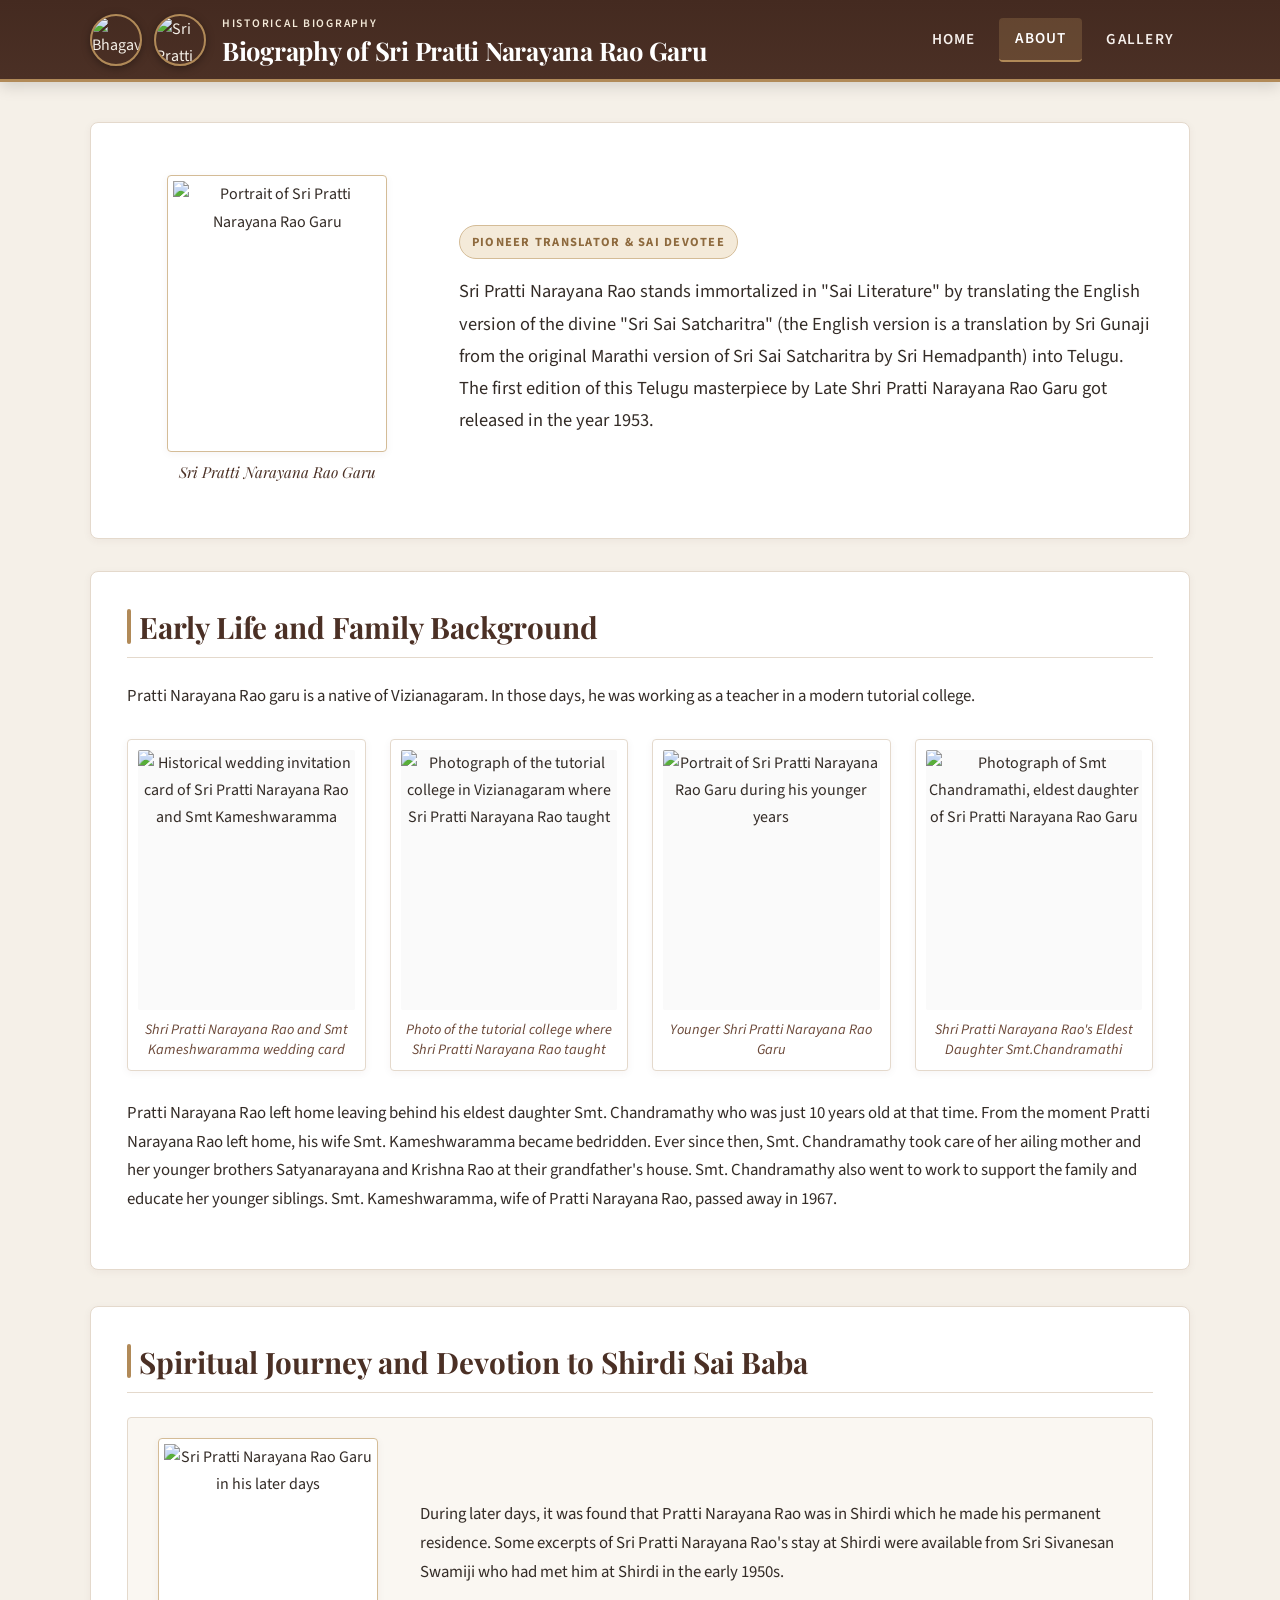
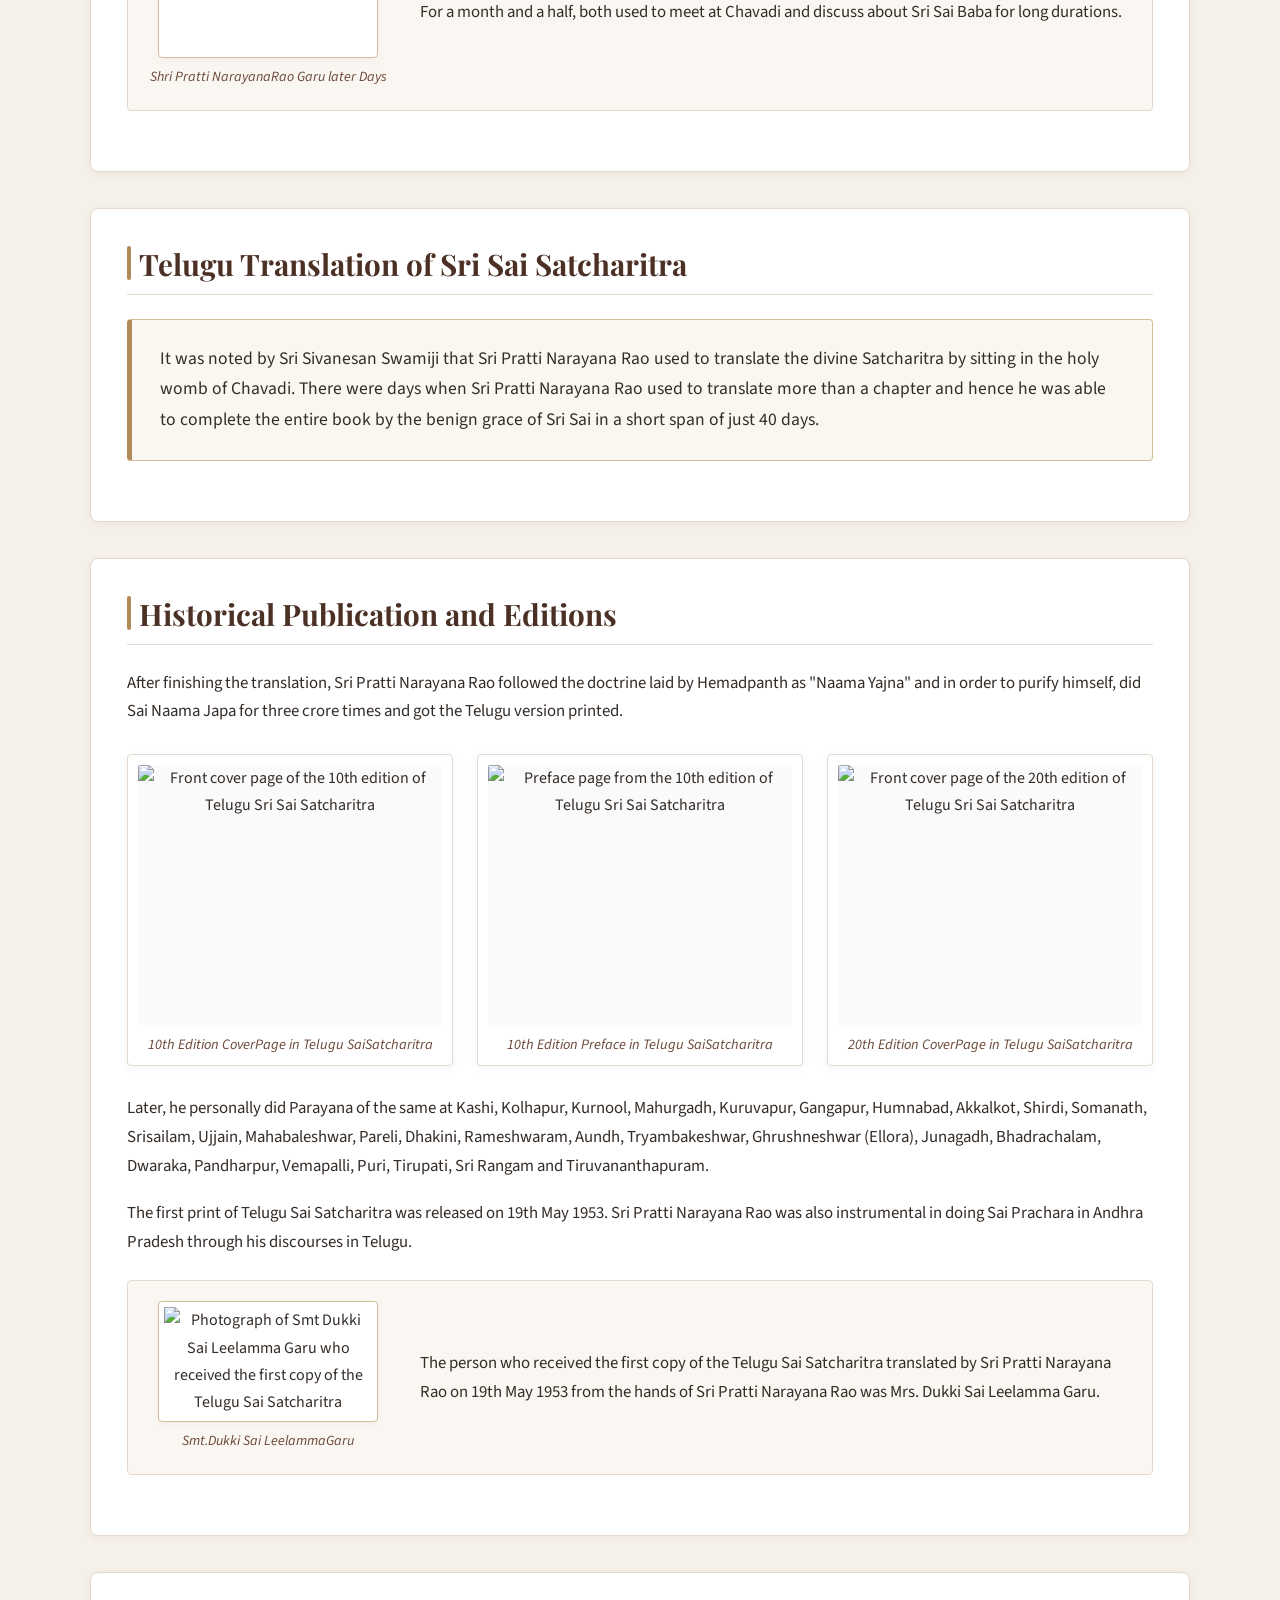
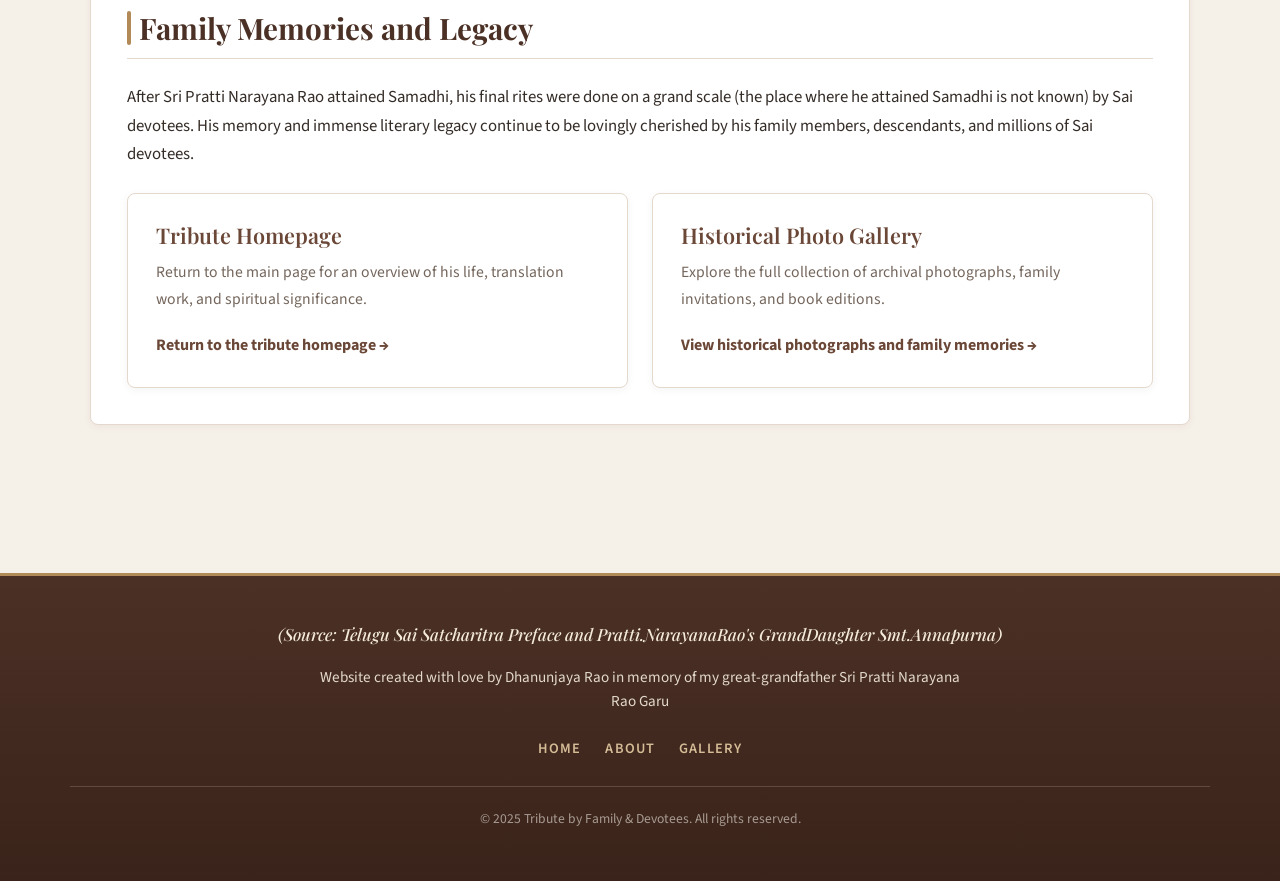
==== commit 18e57a7e: "Complete UI/UX Redesign: Premium Heritage Editorial aesthetic, responsive layouts, interactive light" ====
--- a/about.html
+++ b/about.html
@@ -32,6 +32,11 @@
 
   <!-- Favicon -->
   <link rel="icon" href="Images/Shri Pratti Narayana Rao logo photo.jpeg" type="image/jpeg" />
+
+  <!-- Google Fonts: Editorial Serif + Clean Sans -->
+  <link rel="preconnect" href="https://fonts.googleapis.com">
+  <link rel="preconnect" href="https://fonts.gstatic.com" crossorigin>
+  <link href="https://fonts.googleapis.com/css2?family=Playfair+Display:ital,wght@0,500;0,600;0,700;1,400;1,600&family=Source+Sans+3:ital,wght@0,400;0,500;0,600;0,700;1,400&display=swap" rel="stylesheet">
 
   <!-- Google Analytics -->
   <script async src="https://www.googletagmanager.com/gtag/js?id=G-1TTZ0DYL4G"></script>
@@ -91,139 +96,222 @@
 </head>
 
 <body>
-<header style="text-align: center; padding: 10px; background-color: #5B3A29;">
-  <div style="display: flex; justify-content: center; align-items: center; gap: 30px;">
-    <figure style="text-align: center; margin: 0;">
-      <img src="Images/Shri Shiridi SaiBaba.jpg" alt="Bhagavan Sri Shirdi Sai Baba" style="width: 80px; height: 80px; border-radius: 50%; border: 2px solid #fff; box-shadow: 0 4px 12px rgba(0,0,0,0.3);">
-      <figcaption style="color: white; font-size: 14px; margin-top: 5px;">Shri Shirdi SaiBaba</figcaption>
-    </figure>
-    <figure style="text-align: center; margin: 0;">
-      <img src="Images/Shri Pratti Narayana Rao logo photo.jpeg" alt="Sri Pratti Narayana Rao Garu Portrait Logo" style="width: 80px; height: 80px; border-radius: 50%; border: 2px solid #fff; box-shadow: 0 4px 12px rgba(0,0,0,0.3);">
-      <figcaption style="color: white; font-size: 14px; margin-top: 5px;">Shri Pratti Narayana Rao Garu</figcaption>
-    </figure>
-  </div>
-
-  <h1 style="color: white; margin-top: 10px;">Biography of Sri Pratti Narayana Rao Garu</h1>
-  <nav>
-    <a href="./" style="color: white; margin: 0 10px;">Home</a>
-    <a href="about.html" style="color: white; margin: 0 10px;">About</a>
-    <a href="gallery.html" style="color: white; margin: 0 10px;">Gallery</a>
-  </nav>
-</header>
-
-  <main>
-    <article class="biography">
-      <div class="photo-block">
-        <figure>
-          <img src="Images/Shri Pratti Narayana Rao Garu.jpg" alt="Portrait of Sri Pratti Narayana Rao Garu" width="500" height="500"/>
-          <figcaption><strong><em><u>Shri Pratti Narayana Rao Garu</u></em></strong></figcaption>
-        </figure>
-      </div>
-
-      <p>
-        Sri Pratti Narayana Rao stands immortalized in "Sai Literature" by translating the English version of the divine "Sri Sai Satcharitra" (the English version is a translation by Sri Gunaji from the original Marathi version of Sri Sai Satcharitra by Sri Hemadpanth) into Telugu. The first edition of this Telugu masterpiece by Late Shri Pratti Narayana Rao Garu got released in the year 1953.
-      </p>
-
-      <h2>Early Life and Family Background</h2>
+
+  <!-- Global Header & Navigation -->
+  <header class="site-header">
+    <div class="header-inner">
+      <div class="header-branding">
+        <div class="header-portrait-group">
+          <img class="header-portrait" src="Images/Shri Shiridi SaiBaba.jpg" alt="Bhagavan Sri Shirdi Sai Baba" width="52" height="52" />
+          <img class="header-portrait" src="Images/Shri Pratti Narayana Rao logo photo.jpeg" alt="Sri Pratti Narayana Rao Garu Portrait Logo" width="52" height="52" />
+        </div>
+        <div class="header-title-wrap">
+          <span class="header-kicker">Historical Biography</span>
+          <h1 class="header-title">Biography of Sri Pratti Narayana Rao Garu</h1>
+        </div>
+      </div>
+
+      <button class="mobile-nav-toggle" aria-label="Toggle navigation menu" aria-expanded="false">&#9776;</button>
+
+      <nav class="header-nav">
+        <a href="./" class="nav-link">Home</a>
+        <a href="about.html" class="nav-link active">About</a>
+        <a href="gallery.html" class="nav-link">Gallery</a>
+      </nav>
+    </div>
+  </header>
+
+  <!-- Main Content -->
+  <main class="site-main">
+
+    <!-- Biography Hero Overview -->
+    <section class="bio-hero-card">
+      <div class="bio-hero-flex">
+        <figure class="bio-hero-img-wrap">
+          <img src="Images/Shri Pratti Narayana Rao Garu.jpg" alt="Portrait of Sri Pratti Narayana Rao Garu" width="220" height="280" />
+          <figcaption>Sri Pratti Narayana Rao Garu</figcaption>
+        </figure>
+
+        <div class="bio-hero-text">
+          <span class="hero-badge">Pioneer Translator & Sai Devotee</span>
+          <p style="font-size: 1.15rem; line-height: 1.75; margin-bottom: 0;">
+            Sri Pratti Narayana Rao stands immortalized in "Sai Literature" by translating the English version of the divine "Sri Sai Satcharitra" (the English version is a translation by Sri Gunaji from the original Marathi version of Sri Sai Satcharitra by Sri Hemadpanth) into Telugu. The first edition of this Telugu masterpiece by Late Shri Pratti Narayana Rao Garu got released in the year 1953.
+          </p>
+        </div>
+      </div>
+    </section>
+
+    <!-- Section 1: Early Life and Family Background -->
+    <section class="content-card timeline-section">
+      <div class="section-header-wrap">
+        <h2>Early Life and Family Background</h2>
+      </div>
+
       <p>
         Pratti Narayana Rao garu is a native of Vizianagaram. In those days, he was working as a teacher in a modern tutorial college.
       </p>
 
-      <div class="photo-row">
+      <div class="photo-row-grid">
         <figure>
           <img src="Images/Shri Pratti Narayana Rao and Smt Kameshwaramma wedding card.jpg" alt="Historical wedding invitation card of Sri Pratti Narayana Rao and Smt Kameshwaramma" width="500" loading="lazy" />
-          <figcaption><strong><em><u>Shri Pratti Narayana Rao and Smt Kameshwaramma wedding card</u></em></strong></figcaption>
-        </figure>
+          <figcaption>Shri Pratti Narayana Rao and Smt Kameshwaramma wedding card</figcaption>
+        </figure>
+
         <figure>
           <img src="Images/photo of the tutorial college where Shri Pratti Narayana Rao taught.jpg" alt="Photograph of the tutorial college in Vizianagaram where Sri Pratti Narayana Rao taught" loading="lazy" />
-          <figcaption><strong><em><u>Photo of the tutorial college where Shri Pratti Narayana Rao taught</u></em></strong></figcaption>
-        </figure>
+          <figcaption>Photo of the tutorial college where Shri Pratti Narayana Rao taught</figcaption>
+        </figure>
+
         <figure>
           <img src="Images/Younger Shri Pratti Narayana Rao Garu.jpg" alt="Portrait of Sri Pratti Narayana Rao Garu during his younger years" loading="lazy" />
-          <figcaption><strong><em><u>Younger Shri Pratti Narayana Rao Garu</u></em></strong></figcaption>
-        </figure>
+          <figcaption>Younger Shri Pratti Narayana Rao Garu</figcaption>
+        </figure>
+
         <figure>
           <img src="Images/Shri Pratti Narayana Rao's Eldest Daughter .jpg" alt="Photograph of Smt Chandramathi, eldest daughter of Sri Pratti Narayana Rao Garu" loading="lazy" />
-          <figcaption><strong><em><u>Shri Pratti Narayana Rao's Eldest Daughter Smt.Chandramathi</u></em></strong></figcaption>
+          <figcaption>Shri Pratti Narayana Rao's Eldest Daughter Smt.Chandramathi</figcaption>
         </figure> 
       </div>
 
       <p>
         Pratti Narayana Rao left home leaving behind his eldest daughter Smt. Chandramathy who was just 10 years old at that time. From the moment Pratti Narayana Rao left home, his wife Smt. Kameshwaramma became bedridden. Ever since then, Smt. Chandramathy took care of her ailing mother and her younger brothers Satyanarayana and Krishna Rao at their grandfather's house. Smt. Chandramathy also went to work to support the family and educate her younger siblings. Smt. Kameshwaramma, wife of Pratti Narayana Rao, passed away in 1967.
       </p>
-
-      <h2>Spiritual Journey and Devotion to Shirdi Sai Baba</h2>
-      <div class="photo-block">
-        <figure>
-          <img src="Images/Shri Pratti Narayana Rao logo photo.jpeg" alt="Sri Pratti Narayana Rao Garu in his later days" style="width: 250px; height: 250px; border-radius: 10px;" loading="lazy" />
-          <figcaption><strong><em><u>Shri Pratti NarayanaRao Garu later Days</u></em></strong></figcaption>
+    </section>
+
+    <!-- Section 2: Spiritual Journey and Devotion to Shirdi Sai Baba -->
+    <section class="content-card timeline-section">
+      <div class="section-header-wrap">
+        <h2>Spiritual Journey and Devotion to Shirdi Sai Baba</h2>
+      </div>
+
+      <div class="photo-story-block">
+        <figure>
+          <img src="Images/Shri Pratti Narayana Rao logo photo.jpeg" alt="Sri Pratti Narayana Rao Garu in his later days" width="220" height="220" loading="lazy" />
+          <figcaption>Shri Pratti NarayanaRao Garu later Days</figcaption>
         </figure> 
-        <p>
-          During later days, it was found that Pratti Narayana Rao was in Shirdi which he made his permanent residence. Some excerpts of Sri Pratti Narayana Rao's stay at Shirdi were available from Sri Sivanesan Swamiji who had met him at Shirdi in the early 1950s. For a month and a half, both used to meet at Chavadi and discuss about Sri Sai Baba for long durations.
+        <div>
+          <p style="margin-bottom: 0.75rem;">
+            During later days, it was found that Pratti Narayana Rao was in Shirdi which he made his permanent residence. Some excerpts of Sri Pratti Narayana Rao's stay at Shirdi were available from Sri Sivanesan Swamiji who had met him at Shirdi in the early 1950s.
+          </p>
+          <p style="margin-bottom: 0;">
+            For a month and a half, both used to meet at Chavadi and discuss about Sri Sai Baba for long durations.
+          </p>
+        </div>
+      </div>
+    </section>
+
+    <!-- Section 3: Telugu Translation of Sri Sai Satcharitra -->
+    <section class="content-card timeline-section">
+      <div class="section-header-wrap">
+        <h2>Telugu Translation of Sri Sai Satcharitra</h2>
+      </div>
+
+      <div class="contribution-highlight">
+        <p style="margin-bottom: 0; font-size: 1.1rem; line-height: 1.75;">
+          It was noted by Sri Sivanesan Swamiji that Sri Pratti Narayana Rao used to translate the divine Satcharitra by sitting in the holy womb of Chavadi. There were days when Sri Pratti Narayana Rao used to translate more than a chapter and hence he was able to complete the entire book by the benign grace of Sri Sai in a short span of just 40 days.
         </p>
       </div>
-
-      <h2>Telugu Translation of Sri Sai Satcharitra</h2>
-      <p>
-        It was noted by Sri Sivanesan Swamiji that Sri Pratti Narayana Rao used to translate the divine Satcharitra by sitting in the holy womb of Chavadi. There were days when Sri Pratti Narayana Rao used to translate more than a chapter and hence he was able to complete the entire book by the benign grace of Sri Sai in a short span of just 40 days.
-      </p>
-
-      <h2>Historical Publication and Editions</h2>
+    </section>
+
+    <!-- Section 4: Historical Publication and Editions -->
+    <section class="content-card timeline-section">
+      <div class="section-header-wrap">
+        <h2>Historical Publication and Editions</h2>
+      </div>
+
       <p>
         After finishing the translation, Sri Pratti Narayana Rao followed the doctrine laid by Hemadpanth as "Naama Yajna" and in order to purify himself, did Sai Naama Japa for three crore times and got the Telugu version printed.
       </p>
 
-      <div class="photo-row">
+      <div class="photo-row-grid">
         <figure>
           <img src="Images/10th edition coverpage.jpg" alt="Front cover page of the 10th edition of Telugu Sri Sai Satcharitra" loading="lazy" />
-          <figcaption><strong><em><u>10th Edition CoverPage in Telugu SaiSatcharitra</u></em></strong></figcaption>
-        </figure>
-        <figure>
-          <img src="Images/10th edition preface.jpg" alt="Preface page from the 10th edition of Telugu Sri Sai Satcharitra" style="height: 520px;" loading="lazy" />
-          <figcaption><strong><em><u>10th Edition Preface in Telugu SaiSatcharitra</u></em></strong></figcaption>
-        </figure>
-        <figure>
-          <img src="Images/20th edition coverpage.jpg" alt="Front cover page of the 20th edition of Telugu Sri Sai Satcharitra" style="height: 520px;" loading="lazy" />
-          <figcaption><strong><em><u>20th Edition CoverPage in Telugu SaiSatcharitra</u></em></strong></figcaption>
+          <figcaption>10th Edition CoverPage in Telugu SaiSatcharitra</figcaption>
+        </figure>
+
+        <figure>
+          <img src="Images/10th edition preface.jpg" alt="Preface page from the 10th edition of Telugu Sri Sai Satcharitra" loading="lazy" />
+          <figcaption>10th Edition Preface in Telugu SaiSatcharitra</figcaption>
+        </figure>
+
+        <figure>
+          <img src="Images/20th edition coverpage.jpg" alt="Front cover page of the 20th edition of Telugu Sri Sai Satcharitra" loading="lazy" />
+          <figcaption>20th Edition CoverPage in Telugu SaiSatcharitra</figcaption>
         </figure>
       </div>
 
       <p>
         Later, he personally did Parayana of the same at Kashi, Kolhapur, Kurnool, Mahurgadh, Kuruvapur, Gangapur, Humnabad, Akkalkot, Shirdi, Somanath, Srisailam, Ujjain, Mahabaleshwar, Pareli, Dhakini, Rameshwaram, Aundh, Tryambakeshwar, Ghrushneshwar (Ellora), Junagadh, Bhadrachalam, Dwaraka, Pandharpur, Vemapalli, Puri, Tirupati, Sri Rangam and Tiruvananthapuram.
       </p>
+
       <p>
         The first print of Telugu Sai Satcharitra was released on 19th May 1953. Sri Pratti Narayana Rao was also instrumental in doing Sai Prachara in Andhra Pradesh through his discourses in Telugu.
       </p>
 
-      <div class="photo-block">
+      <div class="photo-story-block">
         <figure>
           <img src="Images/Smt.Dukki SaiLeelamma garu.jpg" alt="Photograph of Smt Dukki Sai Leelamma Garu who received the first copy of the Telugu Sai Satcharitra" loading="lazy" />
-          <figcaption><strong><em><u>Smt.Dukki Sai LeelammaGaru</u></em></strong></figcaption>
+          <figcaption>Smt.Dukki Sai LeelammaGaru</figcaption>
         </figure> 
-        <p>
-          The person who received the first copy of the Telugu Sai Satcharitra translated by Sri Pratti Narayana Rao on 19th May 1953 from the hands of Sri Pratti Narayana Rao was Mrs. Dukki Sai Leelamma Garu.
-        </p> 
-      </div>
-
-      <h2>Family Memories and Legacy</h2>
+        <div>
+          <p style="margin-bottom: 0;">
+            The person who received the first copy of the Telugu Sai Satcharitra translated by Sri Pratti Narayana Rao on 19th May 1953 from the hands of Sri Pratti Narayana Rao was Mrs. Dukki Sai Leelamma Garu.
+          </p> 
+        </div>
+      </div>
+    </section>
+
+    <!-- Section 5: Family Memories and Legacy -->
+    <section class="content-card timeline-section">
+      <div class="section-header-wrap">
+        <h2>Family Memories and Legacy</h2>
+      </div>
+
       <p>
         After Sri Pratti Narayana Rao attained Samadhi, his final rites were done on a grand scale (the place where he attained Samadhi is not known) by Sai devotees. His memory and immense literary legacy continue to be lovingly cherished by his family members, descendants, and millions of Sai devotees.
       </p>
-      <p>
-        For an overview of his spiritual significance and translator milestones, you can <a href="./">return to the tribute homepage</a>.
-      </p>
-      <p>
-        To view the complete gallery of family photographs, archival certificates, and different book prints, you can <a href="gallery.html">view historical photographs and family memories</a>.
-      </p>
-    </article>
+
+      <div class="explore-grid" style="margin-top: 1.5rem;">
+        <div class="explore-card">
+          <div>
+            <h3>Tribute Homepage</h3>
+            <p>Return to the main page for an overview of his life, translation work, and spiritual significance.</p>
+          </div>
+          <a href="./" class="card-link">Return to the tribute homepage &rarr;</a>
+        </div>
+
+        <div class="explore-card">
+          <div>
+            <h3>Historical Photo Gallery</h3>
+            <p>Explore the full collection of archival photographs, family invitations, and book editions.</p>
+          </div>
+          <a href="gallery.html" class="card-link">View historical photographs and family memories &rarr;</a>
+        </div>
+      </div>
+    </section>
+
   </main>
 
-  <footer>
-    <h3>(Source: Telugu Sai Satcharitra Preface and Pratti.NarayanaRao's GrandDaughter Smt.Annapurna)</h3>
-    <p class="footer-credit">
-      Website created with love by Dhanunjaya Rao in memory of my great-grandfather Shri Pratti Narayana Rao Garu
-    </p>
-    <p>&copy; 2025 Tribute by Family & Devotees</p>
+  <!-- Global Footer -->
+  <footer class="site-footer">
+    <div class="footer-inner">
+      <div class="footer-source-note">
+        <h3>(Source: Telugu Sai Satcharitra Preface and Pratti.NarayanaRao's GrandDaughter Smt.Annapurna)</h3>
+      </div>
+      <p class="footer-credit">
+        Website created with love by Dhanunjaya Rao in memory of my great-grandfather Sri Pratti Narayana Rao Garu
+      </p>
+      <div class="footer-nav">
+        <a href="./">Home</a>
+        <a href="about.html">About</a>
+        <a href="gallery.html">Gallery</a>
+      </div>
+      <p class="footer-copyright">
+        &copy; 2025 Tribute by Family & Devotees. All rights reserved.
+      </p>
+    </div>
   </footer>
+
+  <script src="script.js"></script>
 </body>
 </html>
--- a/style.css
+++ b/style.css
@@ -1,152 +1,1115 @@
-body {
-  font-family: Arial, sans-serif;
-  line-height: 1.6;
-  margin: 0;
-  padding: 0;
-  background-color: #f9f9f9;
-  color: #333;
-}
-
-header {
-  background-color: #6d4c41;
-  color: white;
-  padding: 1rem;
-  text-align: center;
-}
-
-header nav a {
-  color: #fff;
-  text-decoration: none;
-  margin: 0 1rem;
-  font-weight: bold;
-}
-
-nav a:hover {
-  text-decoration: underline;
-}
-
-main {
-  padding: 2rem;
-}
-
-.intro img {
-  max-width: 100%;
-  height: auto;
-  border-radius: 10px;
-}
-
-.intro {
-  text-align: center;
-  padding: 20px;
-}
-
-.intro figure {
-  display: inline-block;
-  margin: 0 auto;
-}
-
-.intro img {
-  max-width: 100%;
-  height: auto;
-  border-radius: 10px;
-  box-shadow: 0 2px 8px rgba(0,0,0,0.1);
-}
-
-.intro figcaption {
-  margin-top: 10px;
-  font-style: italic;
-  font-size: 1rem;
-  color: #444;
-}
-
-.biography p {
-  margin-bottom: 1.2rem;
-  text-align: justify;
-}
-.photo-block {
-  text-align: center;
-  margin: 20px 0;
-}
-
-.photo-block img {
-  max-width: 90%;
-  height: auto;
-  display: inline-block;
-  border-radius: 10px;
-  box-shadow: 0 2px 8px rgba(0,0,0,0.1);
-}
-
-.caption {
-  margin-top: 10px;
-  font-style: italic;
-  color: #444;
-  font-size: 1rem;
-}
-
-.photo-row {
-  display: flex;
-  justify-content: center;
-  flex-wrap: wrap;
-  gap: 30px;
-  margin: 30px 0;
-}
-
-.photo-row figure {
-  text-align: center;
-  width: 300px;
-}
-
-.photo-row img {
-  width: 100%;
-  height: auto;
-  border-radius: 8px;
-  box-shadow: 0 2px 8px rgba(0, 0, 0, 0.1);
-}
-
-.photo-row figcaption {
-  margin-top: 10px;
-  font-size: 0.95rem;
-  color: #444;
-  font-style: italic;
-}
-
-.gallery {
-  display: grid;
-  grid-template-columns: repeat(auto-fit, minmax(250px, 1fr));
-  gap: 1.5rem;
-}
-
-.gallery img {
-  width: 100%;
-  height: auto;
-  border-radius: 10px;
-}
-
-figcaption {
-  text-align: center;
-  font-style: italic;
-  margin-top: 0.5rem;
-}
-
-footer {
-  background-color: #6d4c41;
-  color: white;
-  text-align: center;
-  padding: 1rem;
-  margin-top: 2rem;
-}
-.footer-credit {
-  text-align: center;
-  color: white;
-  font-size: 14px;
-  font-family: 'Segoe UI', Tahoma, Geneva, Verdana, sans-serif;
-  margin-top: 30px;
-  padding: 10px 20px;
-}
-
-
-h2 {
-  color: #5B3A29;
-  margin-top: 1.8rem;
-  margin-bottom: 0.8rem;
-}
+/* ==========================================================================
+   Sri Pratti Narayana Rao Garu Tribute Website
+   Design Concept: Premium Heritage Editorial + Traditional Indian Memorial
+   Shared Stylesheet: style.css
+   ========================================================================== */
+
+:root {
+  /* Heritage Palette (60-30-10 principle) */
+  --primary: #4B3025;         /* Deep heritage walnut brown */
+  --secondary: #6A4737;       /* Rich warm earth brown */
+  --bg: #F5F0E8;              /* Antique parchment cream background (60%) */
+  --card-bg: #FFFFFF;         /* Crisp card background */
+  --accent-gold: #B18A58;     /* Antique gold accent (10%) */
+  --accent-gold-dark: #8E6A3E;
+  --accent-gold-light: #F4EAD9;
+  --text-main: #342C27;       /* Deep charcoal espresso (30%) */
+  --text-secondary: #74665C;  /* Warm muted taupe */
+  --text-light: #F5F0E8;      /* Cream text for dark headers */
+  --border: #E4D9CC;          /* Warm hairline border */
+  --border-gold: #D4BC97;     /* Antique gold border */
+
+  /* Typography */
+  --font-heading: 'Playfair Display', 'Cormorant Garamond', 'Gautami', 'Suranna', Georgia, serif;
+  --font-body: 'Source Sans 3', 'Inter', -apple-system, BlinkMacSystemFont, 'Segoe UI', Roboto, sans-serif;
+
+  /* Layout & Spacing */
+  --container-max: 1140px;
+  --radius-sm: 4px;
+  --radius-md: 8px;
+  --radius-lg: 12px;
+  --shadow-sm: 0 2px 8px rgba(75, 48, 37, 0.05);
+  --shadow-md: 0 6px 18px rgba(75, 48, 37, 0.08);
+  --shadow-lg: 0 12px 28px rgba(75, 48, 37, 0.12);
+  --transition: all 0.25s ease-in-out;
+}
+
+/* Base Styles & Reset */
+*, *::before, *::after {
+  box-sizing: border-box;
+}
+
+html {
+  scroll-behavior: smooth;
+  font-size: 16px;
+}
+
+body {
+  font-family: var(--font-body);
+  background-color: var(--bg);
+  color: var(--text-main);
+  line-height: 1.7;
+  margin: 0;
+  padding: 0;
+  -webkit-font-smoothing: antialiased;
+  -moz-osx-font-smoothing: grayscale;
+}
+
+img {
+  max-width: 100%;
+  height: auto;
+  display: block;
+}
+
+a {
+  color: var(--secondary);
+  text-decoration: none;
+  transition: var(--transition);
+}
+
+a:hover {
+  color: var(--accent-gold-dark);
+  text-decoration: underline;
+}
+
+a:focus-visible, button:focus-visible {
+  outline: 2px solid var(--accent-gold);
+  outline-offset: 3px;
+}
+
+/* Headings */
+h1, h2, h3, h4 {
+  font-family: var(--font-heading);
+  color: var(--primary);
+  line-height: 1.25;
+  margin-top: 0;
+  font-weight: 700;
+}
+
+h1 {
+  font-size: clamp(1.85rem, 3.5vw, 2.5rem);
+  letter-spacing: -0.01em;
+}
+
+h2 {
+  font-size: clamp(1.4rem, 2.4vw, 1.85rem);
+  color: var(--primary);
+  margin-top: 1.75rem;
+  margin-bottom: 0.85rem;
+  position: relative;
+}
+
+h3 {
+  font-size: 1.15rem;
+  color: var(--secondary);
+  font-weight: 600;
+}
+
+p {
+  margin-top: 0;
+  margin-bottom: 1.2rem;
+  font-size: 1.05rem;
+  color: var(--text-main);
+}
+
+/* ==========================================================================
+   GLOBAL HEADER & NAVIGATION
+   ========================================================================== */
+
+.site-header {
+  background-color: var(--primary);
+  background-image: linear-gradient(180deg, #442a20 0%, #4B3025 100%);
+  color: var(--text-light);
+  border-bottom: 3px solid var(--accent-gold);
+  box-shadow: 0 4px 15px rgba(0, 0, 0, 0.15);
+  position: relative;
+  z-index: 100;
+}
+
+.header-inner {
+  max-width: var(--container-max);
+  margin: 0 auto;
+  padding: 0.85rem 1.25rem;
+  display: flex;
+  align-items: center;
+  justify-content: space-between;
+  gap: 1rem;
+}
+
+/* Header Portraits & Title Block */
+.header-branding {
+  display: flex;
+  align-items: center;
+  gap: 1rem;
+}
+
+.header-portrait-group {
+  display: flex;
+  align-items: center;
+  gap: 0.75rem;
+}
+
+.header-portrait {
+  width: 52px;
+  height: 52px;
+  border-radius: 50%;
+  border: 2px solid var(--accent-gold);
+  box-shadow: 0 2px 8px rgba(0, 0, 0, 0.35);
+  object-fit: cover;
+  transition: transform 0.25s ease;
+  flex-shrink: 0;
+}
+
+.header-portrait:hover {
+  transform: scale(1.05);
+}
+
+.header-title-wrap {
+  display: flex;
+  flex-direction: column;
+}
+
+.header-kicker {
+  font-size: 0.72rem;
+  text-transform: uppercase;
+  letter-spacing: 0.15em;
+  color: var(--accent-gold-light);
+  font-family: var(--font-body);
+  font-weight: 600;
+  margin-bottom: 2px;
+}
+
+.header-title {
+  font-family: var(--font-heading);
+  font-size: clamp(1.2rem, 2.2vw, 1.6rem);
+  font-weight: 700;
+  color: #FFFFFF;
+  margin: 0;
+  line-height: 1.2;
+}
+
+/* Navigation */
+.header-nav {
+  display: flex;
+  align-items: center;
+  gap: 0.5rem;
+}
+
+.nav-link {
+  color: #F5EFEB;
+  font-family: var(--font-body);
+  font-weight: 600;
+  font-size: 0.95rem;
+  text-transform: uppercase;
+  letter-spacing: 0.08em;
+  padding: 0.5rem 1rem;
+  border-radius: var(--radius-sm);
+  transition: var(--transition);
+  position: relative;
+  text-decoration: none;
+}
+
+.nav-link:hover {
+  color: #FFFFFF;
+  background-color: rgba(177, 138, 88, 0.2);
+  text-decoration: none;
+}
+
+.nav-link.active {
+  color: #FFFFFF;
+  background-color: rgba(177, 138, 88, 0.28);
+  border-bottom: 2px solid var(--accent-gold);
+}
+
+/* Mobile Nav Toggle */
+.mobile-nav-toggle {
+  display: none;
+  background: transparent;
+  border: 1px solid var(--accent-gold);
+  border-radius: var(--radius-sm);
+  color: var(--accent-gold-light);
+  padding: 0.45rem 0.65rem;
+  cursor: pointer;
+  font-size: 1.25rem;
+  transition: var(--transition);
+}
+
+.mobile-nav-toggle:hover {
+  background-color: rgba(177, 138, 88, 0.25);
+  color: #FFFFFF;
+}
+
+/* ==========================================================================
+   MAIN CONTAINER & SECTION CARD SYSTEM
+   ========================================================================== */
+
+.site-main {
+  max-width: var(--container-max);
+  margin: 0 auto;
+  padding: 2.5rem 1.25rem 4rem;
+}
+
+.content-card {
+  background-color: var(--card-bg);
+  border: 1px solid var(--border);
+  border-radius: var(--radius-md);
+  padding: 2.25rem;
+  margin-bottom: 2rem;
+  box-shadow: var(--shadow-sm);
+  transition: box-shadow 0.2s ease;
+}
+
+.content-card:hover {
+  box-shadow: var(--shadow-md);
+}
+
+.section-header-wrap {
+  margin-bottom: 1.5rem;
+  border-bottom: 1px solid var(--border);
+  padding-bottom: 0.75rem;
+  display: flex;
+  align-items: baseline;
+  justify-content: space-between;
+  flex-wrap: wrap;
+  gap: 0.5rem;
+}
+
+.section-header-wrap h2 {
+  margin: 0;
+  display: inline-flex;
+  align-items: center;
+  gap: 0.5rem;
+}
+
+.section-header-wrap h2::before {
+  content: '';
+  display: inline-block;
+  width: 4px;
+  height: 1.15em;
+  background-color: var(--accent-gold);
+  border-radius: 2px;
+}
+
+/* Buttons */
+.btn {
+  display: inline-flex;
+  align-items: center;
+  justify-content: center;
+  gap: 0.5rem;
+  font-family: var(--font-body);
+  font-size: 0.95rem;
+  font-weight: 600;
+  letter-spacing: 0.04em;
+  padding: 0.75rem 1.5rem;
+  border-radius: var(--radius-sm);
+  cursor: pointer;
+  transition: var(--transition);
+  text-decoration: none;
+}
+
+.btn-primary {
+  background-color: var(--primary);
+  color: #FFFFFF;
+  border: 1px solid var(--accent-gold);
+  box-shadow: 0 2px 6px rgba(75, 48, 37, 0.2);
+}
+
+.btn-primary:hover {
+  background-color: var(--secondary);
+  color: #FFFFFF;
+  box-shadow: 0 4px 12px rgba(75, 48, 37, 0.3);
+  text-decoration: none;
+  transform: translateY(-1px);
+}
+
+.btn-secondary {
+  background-color: transparent;
+  color: var(--primary);
+  border: 1px solid var(--accent-gold);
+}
+
+.btn-secondary:hover {
+  background-color: var(--accent-gold-light);
+  color: var(--primary);
+  text-decoration: none;
+  transform: translateY(-1px);
+}
+
+.btn-group {
+  display: flex;
+  flex-wrap: wrap;
+  gap: 1rem;
+  margin-top: 1.5rem;
+}
+
+/* ==========================================================================
+   HOMEPAGE (index.html) STYLES
+   ========================================================================== */
+
+.hero-section {
+  background: var(--card-bg);
+  border: 1px solid var(--border);
+  border-radius: var(--radius-md);
+  padding: 2.5rem;
+  margin-bottom: 2.25rem;
+  box-shadow: var(--shadow-sm);
+}
+
+.hero-grid {
+  display: grid;
+  grid-template-columns: 340px 1fr;
+  gap: 2.5rem;
+  align-items: center;
+}
+
+.hero-portrait-frame {
+  margin: 0;
+  text-align: center;
+}
+
+.hero-portrait-inner {
+  position: relative;
+  display: inline-block;
+  padding: 8px;
+  background-color: #FFFFFF;
+  border: 1px solid var(--border-gold);
+  border-radius: var(--radius-sm);
+  box-shadow: var(--shadow-md);
+}
+
+.hero-portrait-inner img {
+  width: 100%;
+  max-width: 320px;
+  height: auto;
+  border-radius: 2px;
+  display: block;
+}
+
+.hero-portrait-frame figcaption {
+  margin-top: 0.75rem;
+  font-family: var(--font-heading);
+  font-size: 1.05rem;
+  color: var(--primary);
+  font-style: italic;
+  font-weight: 600;
+}
+
+.hero-content {
+  display: flex;
+  flex-direction: column;
+  justify-content: center;
+}
+
+.hero-badge {
+  display: inline-flex;
+  align-items: center;
+  gap: 0.4rem;
+  align-self: flex-start;
+  background-color: var(--accent-gold-light);
+  color: var(--accent-gold-dark);
+  font-size: 0.78rem;
+  font-weight: 700;
+  text-transform: uppercase;
+  letter-spacing: 0.1em;
+  padding: 0.35rem 0.75rem;
+  border-radius: 20px;
+  border: 1px solid var(--border-gold);
+  margin-bottom: 1rem;
+}
+
+.hero-lead-quote {
+  background-color: var(--bg);
+  border-left: 4px solid var(--accent-gold);
+  border-radius: 0 var(--radius-sm) var(--radius-sm) 0;
+  padding: 1.15rem 1.35rem;
+  margin-bottom: 1.25rem;
+  font-size: 1.1rem;
+  line-height: 1.65;
+  color: var(--primary);
+}
+
+.hero-lead-quote strong {
+  color: var(--primary);
+}
+
+/* Feature Highlights Strip */
+.highlight-strip {
+  display: grid;
+  grid-template-columns: repeat(auto-fit, minmax(200px, 1fr));
+  gap: 1rem;
+  margin: 1.5rem 0 2rem;
+}
+
+.highlight-box {
+  background-color: var(--card-bg);
+  border: 1px solid var(--border);
+  border-top: 3px solid var(--accent-gold);
+  border-radius: var(--radius-sm);
+  padding: 1.15rem 1rem;
+  text-align: center;
+  box-shadow: var(--shadow-sm);
+  transition: transform 0.2s ease;
+}
+
+.highlight-box:hover {
+  transform: translateY(-2px);
+  box-shadow: var(--shadow-md);
+}
+
+.highlight-icon {
+  font-size: 1.35rem;
+  color: var(--accent-gold-dark);
+  margin-bottom: 0.35rem;
+}
+
+.highlight-title {
+  font-family: var(--font-heading);
+  font-size: 1.05rem;
+  font-weight: 700;
+  color: var(--primary);
+  margin-bottom: 0.25rem;
+}
+
+.highlight-desc {
+  font-size: 0.88rem;
+  color: var(--text-secondary);
+  line-height: 1.45;
+  margin: 0;
+}
+
+/* Contribution Accent Block */
+.contribution-highlight {
+  background-color: #FAF6F0;
+  border: 1px solid var(--border-gold);
+  border-left: 5px solid var(--accent-gold);
+  border-radius: var(--radius-sm);
+  padding: 1.5rem 1.75rem;
+  margin: 1.5rem 0;
+}
+
+/* Explore More Cards on Homepage */
+.explore-grid {
+  display: grid;
+  grid-template-columns: repeat(auto-fit, minmax(300px, 1fr));
+  gap: 1.5rem;
+  margin-top: 1.5rem;
+}
+
+.explore-card {
+  background-color: var(--card-bg);
+  border: 1px solid var(--border);
+  border-radius: var(--radius-md);
+  padding: 1.75rem;
+  box-shadow: var(--shadow-sm);
+  display: flex;
+  flex-direction: column;
+  justify-content: space-between;
+  transition: var(--transition);
+}
+
+.explore-card:hover {
+  border-color: var(--border-gold);
+  box-shadow: var(--shadow-md);
+  transform: translateY(-3px);
+}
+
+.explore-card h3 {
+  font-size: 1.35rem;
+  margin-bottom: 0.65rem;
+}
+
+.explore-card p {
+  color: var(--text-secondary);
+  font-size: 0.98rem;
+  flex-grow: 1;
+}
+
+.explore-card .card-link {
+  font-weight: 700;
+  color: var(--secondary);
+  display: inline-flex;
+  align-items: center;
+  gap: 0.35rem;
+}
+
+.explore-card .card-link:hover {
+  color: var(--accent-gold-dark);
+}
+
+/* ==========================================================================
+   BIOGRAPHY (about.html) STYLES
+   ========================================================================== */
+
+.bio-hero-card {
+  background-color: var(--card-bg);
+  border: 1px solid var(--border);
+  border-radius: var(--radius-md);
+  padding: 2.25rem;
+  margin-bottom: 2rem;
+  box-shadow: var(--shadow-sm);
+}
+
+.bio-hero-flex {
+  display: flex;
+  align-items: center;
+  gap: 2rem;
+}
+
+.bio-hero-img-wrap {
+  flex-shrink: 0;
+  width: 220px;
+  text-align: center;
+}
+
+.bio-hero-img-wrap img {
+  width: 100%;
+  border-radius: var(--radius-sm);
+  border: 1px solid var(--border-gold);
+  padding: 5px;
+  background: #FFF;
+  box-shadow: var(--shadow-sm);
+}
+
+.bio-hero-img-wrap figcaption {
+  font-family: var(--font-heading);
+  font-size: 0.95rem;
+  color: var(--primary);
+  margin-top: 0.5rem;
+  font-style: italic;
+}
+
+.bio-hero-text {
+  flex-grow: 1;
+}
+
+/* Editorial Story Sections */
+.timeline-section {
+  position: relative;
+  margin-bottom: 2.25rem;
+}
+
+.photo-row-grid {
+  display: grid;
+  grid-template-columns: repeat(auto-fit, minmax(230px, 1fr));
+  gap: 1.5rem;
+  margin: 1.75rem 0;
+}
+
+.photo-row-grid figure {
+  margin: 0;
+  background-color: var(--card-bg);
+  border: 1px solid var(--border);
+  border-radius: var(--radius-sm);
+  padding: 10px;
+  box-shadow: var(--shadow-sm);
+  text-align: center;
+  transition: transform 0.2s ease, box-shadow 0.2s ease;
+}
+
+.photo-row-grid figure:hover {
+  transform: translateY(-3px);
+  box-shadow: var(--shadow-md);
+}
+
+.photo-row-grid img {
+  width: 100%;
+  height: 260px;
+  object-fit: contain;
+  background-color: #FAFAFA;
+  border-radius: 2px;
+}
+
+.photo-row-grid figcaption {
+  margin-top: 0.65rem;
+  font-size: 0.9rem;
+  font-style: italic;
+  color: var(--secondary);
+  line-height: 1.4;
+}
+
+/* Photo Side-by-Side Narrative Block */
+.photo-story-block {
+  display: grid;
+  grid-template-columns: 240px 1fr;
+  gap: 2rem;
+  align-items: center;
+  margin: 1.5rem 0;
+  padding: 1.25rem;
+  background-color: #FAF7F2;
+  border-radius: var(--radius-sm);
+  border: 1px solid var(--border);
+}
+
+.photo-story-block figure {
+  margin: 0;
+  text-align: center;
+}
+
+.photo-story-block img {
+  width: 100%;
+  max-width: 220px;
+  margin: 0 auto;
+  border-radius: var(--radius-sm);
+  border: 1px solid var(--border-gold);
+  background: #FFF;
+  padding: 5px;
+  box-shadow: var(--shadow-sm);
+}
+
+.photo-story-block figcaption {
+  margin-top: 0.5rem;
+  font-size: 0.88rem;
+  font-style: italic;
+  color: var(--secondary);
+}
+
+/* ==========================================================================
+   HISTORICAL PHOTO GALLERY (gallery.html) STYLES
+   ========================================================================== */
+
+.gallery-intro-card {
+  background-color: var(--card-bg);
+  border: 1px solid var(--border);
+  border-radius: var(--radius-md);
+  padding: 2rem 2.25rem;
+  margin-bottom: 2rem;
+  box-shadow: var(--shadow-sm);
+}
+
+.gallery-filter-bar {
+  display: flex;
+  flex-wrap: wrap;
+  gap: 0.5rem;
+  margin-top: 1.25rem;
+  padding-top: 1rem;
+  border-top: 1px solid var(--border);
+}
+
+.gallery-filter-btn {
+  font-family: var(--font-body);
+  font-size: 0.88rem;
+  font-weight: 600;
+  color: var(--secondary);
+  background: #FAF7F2;
+  border: 1px solid var(--border);
+  border-radius: 20px;
+  padding: 0.4rem 1rem;
+  cursor: pointer;
+  transition: var(--transition);
+  text-decoration: none;
+}
+
+.gallery-filter-btn:hover {
+  background-color: var(--primary);
+  color: #FFFFFF;
+  border-color: var(--primary);
+  text-decoration: none;
+}
+
+.gallery-section-card {
+  background-color: var(--card-bg);
+  border: 1px solid var(--border);
+  border-radius: var(--radius-md);
+  padding: 2rem;
+  margin-bottom: 2.25rem;
+  box-shadow: var(--shadow-sm);
+}
+
+.gallery-grid {
+  display: grid;
+  grid-template-columns: repeat(4, 1fr);
+  gap: 1.5rem;
+  margin-top: 1.25rem;
+}
+
+.gallery-item {
+  margin: 0;
+  background-color: #FFFFFF;
+  border: 1px solid var(--border);
+  border-radius: var(--radius-sm);
+  padding: 10px;
+  box-shadow: var(--shadow-sm);
+  display: flex;
+  flex-direction: column;
+  transition: transform 0.25s ease, box-shadow 0.25s ease, border-color 0.25s ease;
+  cursor: pointer;
+  position: relative;
+}
+
+.gallery-item:hover {
+  transform: translateY(-4px);
+  box-shadow: var(--shadow-md);
+  border-color: var(--border-gold);
+}
+
+.gallery-thumb-wrap {
+  width: 100%;
+  height: 240px;
+  display: flex;
+  align-items: center;
+  justify-content: center;
+  background-color: #FAF8F5;
+  border-radius: 2px;
+  overflow: hidden;
+  position: relative;
+}
+
+.gallery-thumb-wrap img {
+  max-width: 100%;
+  max-height: 100%;
+  object-fit: contain;
+  transition: transform 0.3s ease;
+}
+
+.gallery-item:hover .gallery-thumb-wrap img {
+  transform: scale(1.03);
+}
+
+.gallery-zoom-badge {
+  position: absolute;
+  top: 8px;
+  right: 8px;
+  background-color: rgba(75, 48, 37, 0.75);
+  color: #FFF;
+  width: 28px;
+  height: 28px;
+  border-radius: 50%;
+  display: flex;
+  align-items: center;
+  justify-content: center;
+  font-size: 0.85rem;
+  opacity: 0;
+  transition: opacity 0.2s ease;
+}
+
+.gallery-item:hover .gallery-zoom-badge {
+  opacity: 1;
+}
+
+.gallery-item figcaption {
+  margin-top: 0.75rem;
+  font-size: 0.9rem;
+  line-height: 1.45;
+  color: var(--secondary);
+  font-style: italic;
+  text-align: center;
+  flex-grow: 1;
+}
+
+/* ==========================================================================
+   LIGHTWEIGHT IMAGE LIGHTBOX
+   ========================================================================== */
+
+.lightbox-modal {
+  display: none;
+  position: fixed;
+  top: 0;
+  left: 0;
+  width: 100%;
+  height: 100%;
+  background-color: rgba(30, 20, 15, 0.94);
+  backdrop-filter: blur(6px);
+  z-index: 10000;
+  align-items: center;
+  justify-content: center;
+  flex-direction: column;
+  padding: 1rem;
+  opacity: 0;
+  transition: opacity 0.25s ease-in-out;
+}
+
+.lightbox-modal.active {
+  display: flex;
+  opacity: 1;
+}
+
+.lightbox-content-wrap {
+  max-width: 90vw;
+  max-height: 85vh;
+  display: flex;
+  flex-direction: column;
+  align-items: center;
+  justify-content: center;
+  position: relative;
+}
+
+.lightbox-img {
+  max-width: 90vw;
+  max-height: 72vh;
+  object-fit: contain;
+  border-radius: var(--radius-sm);
+  box-shadow: 0 10px 40px rgba(0, 0, 0, 0.6);
+  border: 1px solid rgba(255, 255, 255, 0.2);
+  background-color: #1a120e;
+}
+
+.lightbox-caption-bar {
+  margin-top: 0.85rem;
+  color: #F5EFEB;
+  text-align: center;
+  max-width: 800px;
+}
+
+.lightbox-caption-text {
+  font-family: var(--font-heading);
+  font-size: 1.15rem;
+  font-style: italic;
+  color: #FFFFFF;
+  margin-bottom: 0.35rem;
+}
+
+.lightbox-counter {
+  font-size: 0.85rem;
+  color: var(--accent-gold-light);
+  letter-spacing: 0.05em;
+  text-transform: uppercase;
+}
+
+.lightbox-btn {
+  background: rgba(75, 48, 37, 0.8);
+  border: 1px solid var(--accent-gold);
+  color: #FFFFFF;
+  width: 44px;
+  height: 44px;
+  border-radius: 50%;
+  cursor: pointer;
+  display: flex;
+  align-items: center;
+  justify-content: center;
+  font-size: 1.4rem;
+  transition: var(--transition);
+  position: absolute;
+  user-select: none;
+}
+
+.lightbox-btn:hover {
+  background-color: var(--accent-gold);
+  color: var(--primary);
+}
+
+.lightbox-close-btn {
+  top: 20px;
+  right: 25px;
+  font-size: 1.5rem;
+}
+
+.lightbox-prev-btn {
+  left: 20px;
+  top: 50%;
+  transform: translateY(-50%);
+}
+
+.lightbox-next-btn {
+  right: 20px;
+  top: 50%;
+  transform: translateY(-50%);
+}
+
+/* ==========================================================================
+   GLOBAL FOOTER
+   ========================================================================== */
+
+.site-footer {
+  background-color: var(--primary);
+  background-image: linear-gradient(180deg, #4B3025 0%, #3a231a 100%);
+  color: var(--text-light);
+  border-top: 3px solid var(--accent-gold);
+  padding: 3rem 1.25rem 2rem;
+  margin-top: 3rem;
+  text-align: center;
+}
+
+.footer-inner {
+  max-width: var(--container-max);
+  margin: 0 auto;
+}
+
+.footer-source-note {
+  font-family: var(--font-heading);
+  font-size: 1.05rem;
+  color: var(--accent-gold-light);
+  font-style: italic;
+  font-weight: 500;
+  margin-bottom: 1.25rem;
+}
+
+.footer-source-note h3 {
+  color: var(--accent-gold-light);
+  font-size: 1.05rem;
+  font-weight: 500;
+  margin: 0;
+}
+
+.footer-credit {
+  color: #E4D9CC;
+  font-size: 0.95rem;
+  line-height: 1.6;
+  max-width: 650px;
+  margin: 0 auto 1.5rem;
+}
+
+.footer-nav {
+  display: flex;
+  justify-content: center;
+  gap: 1.5rem;
+  margin-bottom: 1.5rem;
+  flex-wrap: wrap;
+}
+
+.footer-nav a {
+  color: #D4BC97;
+  font-size: 0.9rem;
+  text-transform: uppercase;
+  letter-spacing: 0.08em;
+  font-weight: 600;
+}
+
+.footer-nav a:hover {
+  color: #FFFFFF;
+  text-decoration: underline;
+}
+
+.footer-copyright {
+  color: #A89B92;
+  font-size: 0.85rem;
+  margin-top: 1.5rem;
+  padding-top: 1.25rem;
+  border-top: 1px solid rgba(228, 217, 204, 0.2);
+}
+
+/* ==========================================================================
+   RESPONSIVE DESIGN BREAKPOINTS
+   ========================================================================== */
+
+@media (max-width: 1024px) {
+  .gallery-grid {
+    grid-template-columns: repeat(3, 1fr);
+  }
+}
+
+@media (max-width: 860px) {
+  .hero-grid {
+    grid-template-columns: 1fr;
+    text-align: center;
+    gap: 1.75rem;
+  }
+
+  .hero-portrait-inner img {
+    max-width: 280px;
+    margin: 0 auto;
+  }
+
+  .hero-badge {
+    align-self: center;
+  }
+
+  .btn-group {
+    justify-content: center;
+  }
+
+  .bio-hero-flex {
+    flex-direction: column;
+    text-align: center;
+  }
+
+  .bio-hero-img-wrap {
+    width: 100%;
+    max-width: 240px;
+  }
+
+  .photo-story-block {
+    grid-template-columns: 1fr;
+    text-align: center;
+  }
+
+  .photo-story-block img {
+    max-width: 220px;
+  }
+
+  .gallery-grid {
+    grid-template-columns: repeat(2, 1fr);
+  }
+}
+
+@media (max-width: 768px) {
+  .mobile-nav-toggle {
+    display: block;
+  }
+
+  .header-nav {
+    display: none;
+    position: absolute;
+    top: 100%;
+    left: 0;
+    width: 100%;
+    background-color: var(--primary);
+    flex-direction: column;
+    padding: 1rem 1.25rem;
+    border-bottom: 2px solid var(--accent-gold);
+    box-shadow: 0 8px 16px rgba(0, 0, 0, 0.2);
+    gap: 0.5rem;
+  }
+
+  .header-nav.active {
+    display: flex;
+  }
+
+  .nav-link {
+    width: 100%;
+    text-align: center;
+    padding: 0.75rem 1rem;
+  }
+
+  .content-card, .hero-section, .bio-hero-card, .gallery-section-card {
+    padding: 1.5rem;
+  }
+
+  .lightbox-prev-btn {
+    left: 10px;
+  }
+
+  .lightbox-next-btn {
+    right: 10px;
+  }
+}
+
+@media (max-width: 480px) {
+  .header-inner {
+    padding: 0.75rem 1rem;
+  }
+
+  .header-portrait {
+    width: 44px;
+    height: 44px;
+  }
+
+  .gallery-grid {
+    grid-template-columns: 1fr;
+  }
+
+  .gallery-thumb-wrap {
+    height: 220px;
+  }
+
+  .photo-row-grid {
+    grid-template-columns: 1fr;
+  }
+
+  .btn {
+    width: 100%;
+  }
+
+  .content-card, .hero-section {
+    padding: 1.25rem;
+  }
+}
+
+/* Reduced Motion Support */
+@media (prefers-reduced-motion: reduce) {
+  *, *::before, *::after {
+    animation-duration: 0.01ms !important;
+    animation-iteration-count: 1 !important;
+    transition-duration: 0.01ms !important;
+    scroll-behavior: auto !important;
+  }
+}
